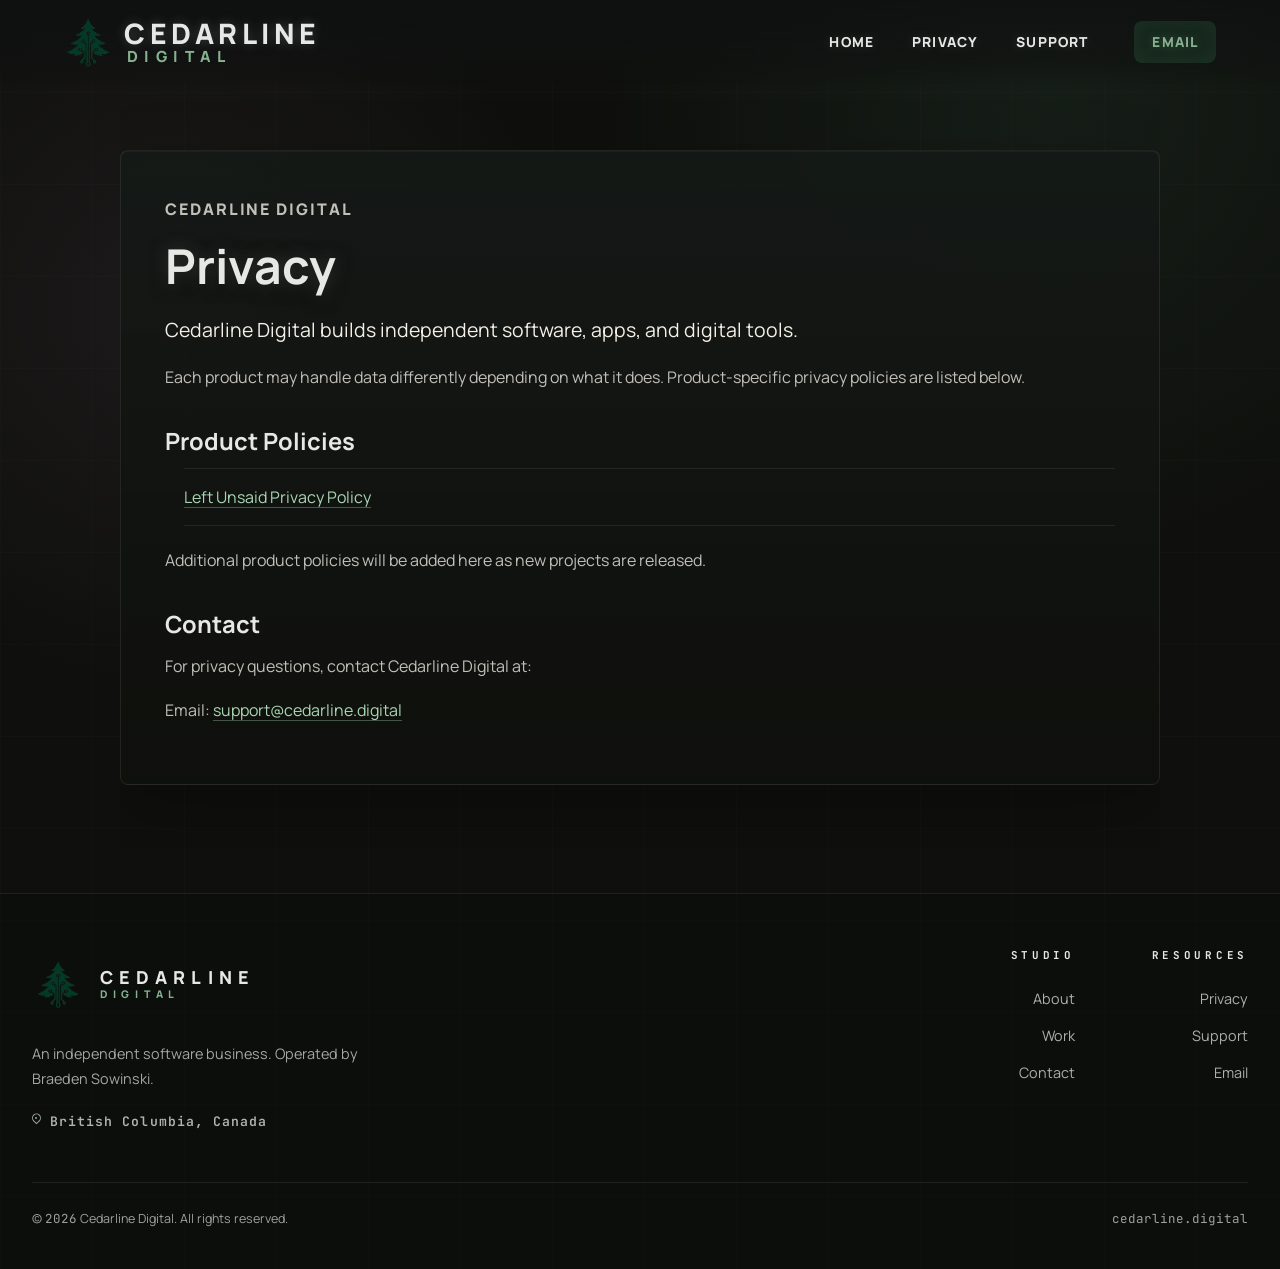
==== privacy/index.html @ 6c1a09da "add privacy policy & support pages" ====
<!doctype html>
<html lang="en">
  <head>
    <meta charset="utf-8">
    <meta name="viewport" content="width=device-width, initial-scale=1">
    <meta name="robots" content="index,follow">
    <meta
      name="description"
      content="Privacy information and product-specific privacy policies for Cedarline Digital software and apps."
    >
    <title>Cedarline Digital Privacy</title>
    <link rel="canonical" href="https://cedarline.digital/privacy">
    <meta property="og:title" content="Cedarline Digital Privacy">
    <meta
      property="og:description"
      content="Privacy information and product-specific privacy policies for Cedarline Digital software and apps."
    >
    <meta property="og:type" content="website">
    <meta property="og:url" content="https://cedarline.digital/privacy">
    <meta property="og:site_name" content="Cedarline Digital">
    <meta name="twitter:card" content="summary">
    <link rel="icon" type="image/png" href="../assets/images/logo-transparent.png">
    <link rel="preconnect" href="https://fonts.googleapis.com">
    <link rel="preconnect" href="https://fonts.gstatic.com" crossorigin>
    <link href="https://fonts.googleapis.com/css2?family=JetBrains+Mono:wght@500;600;700&family=Manrope:wght@400;500;600;700;800&display=swap" rel="stylesheet">
    <link rel="stylesheet" href="../styles.css">
  </head>
  <body class="content-page">
    <header class="site-header" data-header>
      <a class="brand" href="/" aria-label="Cedarline Digital home">
        <span class="brand-mark">
          <img src="../assets/images/logo-transparent.png" alt="Cedarline Digital tree and circuit logo">
        </span>
        <span class="brand-text">
          <strong>Cedarline</strong>
          <span class="digital-word">Digital</span>
        </span>
      </a>

      <button class="nav-toggle" type="button" aria-expanded="false" aria-controls="site-nav" data-nav-toggle>
        <span class="sr-only">Toggle navigation</span>
        <span></span>
        <span></span>
      </button>

      <nav class="site-nav" id="site-nav" aria-label="Primary navigation" data-nav>
        <a href="/">Home</a>
        <a href="/privacy">Privacy</a>
        <a href="/support">Support</a>
        <a class="nav-cta" href="mailto:support@cedarline.digital" aria-label="Email Cedarline Digital support">Email</a>
      </nav>
    </header>

    <main class="content-main">
      <article class="content-shell">
        <p class="eyebrow">Cedarline Digital</p>
        <h1>Privacy</h1>
        <p class="lead">
          Cedarline Digital builds independent software, apps, and digital tools.
        </p>
        <p>
          Each product may handle data differently depending on what it does. Product-specific privacy policies are listed below.
        </p>

        <section aria-labelledby="product-policies-title">
          <h2 id="product-policies-title">Product Policies</h2>
          <ul class="link-list">
            <li><a href="/privacy/left-unsaid">Left Unsaid Privacy Policy</a></li>
          </ul>
          <p>Additional product policies will be added here as new projects are released.</p>
        </section>

        <section aria-labelledby="contact-title">
          <h2 id="contact-title">Contact</h2>
          <p>For privacy questions, contact Cedarline Digital at:</p>
          <p>Email: <a href="mailto:support@cedarline.digital">support@cedarline.digital</a></p>
        </section>
      </article>
    </main>

    <footer class="site-footer">
      <div class="footer-inner">
        <div class="footer-brand">
          <a class="footer-logo" href="/" aria-label="Cedarline Digital home">
            <span class="footer-mark">
              <img src="../assets/images/logo-transparent.png" alt="Cedarline Digital tree and circuit logo">
            </span>
            <span class="footer-wordmark">
              <strong>Cedarline</strong>
              <span>Digital</span>
            </span>
          </a>
          <p>An independent software business. Operated by Braeden Sowinski.</p>
          <span class="footer-location">British Columbia, Canada</span>
        </div>

        <nav class="footer-links" aria-label="Footer navigation">
          <div>
            <h2>Studio</h2>
            <a href="/#about">About</a>
            <a href="/#work">Work</a>
            <a href="/#contact">Contact</a>
          </div>
          <div>
            <h2>Resources</h2>
            <a href="/privacy">Privacy</a>
            <a href="/support">Support</a>
            <a href="mailto:hello@cedarline.digital" aria-label="Email Cedarline Digital">Email</a>
          </div>
        </nav>
      </div>

      <div class="footer-bottom">
        <p>&copy; <span data-year></span> Cedarline Digital. All rights reserved.</p>
        <span>cedarline.digital</span>
      </div>
    </footer>

    <script src="../script.js"></script>
  </body>
</html>
---- styles.css ----
:root {
    --bg: #0f1111;
    --surface: #171c1a;
    --surface-light: #1f2924;
    --evergreen: #2a5e3e;
    --accent: #4f8a6b;
    --soft: #86b38f;
    --text: #e6e8e6;
    --muted: #9ca3a0;
    --border: rgba(255, 255, 255, 0.08);
    --border-strong: rgba(134, 179, 143, 0.22);
    --shadow: rgba(0, 0, 0, 0.4);
    --max-width: 1240px;
    --radius: 8px;
}

* {
    box-sizing: border-box;
}

html {
    scroll-behavior: smooth;
}

body {
    margin: 0;
    min-width: 320px;
    color: var(--text);
    font-family:
        Manrope,
        Inter,
        ui-sans-serif,
        system-ui,
        -apple-system,
        BlinkMacSystemFont,
        "Segoe UI",
        sans-serif;
    line-height: 1.6;
    background:
        linear-gradient(180deg, rgba(15, 17, 17, 0.56), var(--bg) 760px),
        linear-gradient(
            90deg,
            rgba(15, 17, 17, 0.94),
            rgba(15, 17, 17, 0.72) 45%,
            rgba(15, 17, 17, 0.9)
        ),
        radial-gradient(
            circle at 72% 6%,
            rgba(79, 138, 107, 0.18),
            transparent 34rem
        ),
        radial-gradient(
            circle at 12% 18%,
            rgba(42, 94, 62, 0.18),
            transparent 30rem
        ),
        linear-gradient(rgba(255, 255, 255, 0.014) 1px, transparent 1px),
        linear-gradient(90deg, rgba(255, 255, 255, 0.014) 1px, transparent 1px),
        url("assets/images/backdrop.jpg"), var(--bg);
    background-attachment:
        scroll, scroll, scroll, scroll, scroll, scroll, fixed, scroll;
    background-position:
        center top,
        center top,
        center top,
        center top,
        center top,
        center top,
        center top,
        center top;
    background-repeat:
        no-repeat, no-repeat, no-repeat, no-repeat, repeat, repeat, no-repeat,
        no-repeat;
    background-size:
        auto,
        auto,
        auto,
        auto,
        88px 88px,
        88px 88px,
        cover,
        auto;
}

body::before,
body::after {
    position: fixed;
    inset: 0;
    z-index: -2;
    pointer-events: none;
    content: "";
}

body::before {
    background:
        linear-gradient(
            135deg,
            transparent 0 56%,
            rgba(134, 179, 143, 0.035) 56% 56.4%,
            transparent 56.4%
        ),
        linear-gradient(
            28deg,
            transparent 0 66%,
            rgba(79, 138, 107, 0.045) 66% 66.4%,
            transparent 66.4%
        );
}

body::after {
    top: auto;
    height: 44vh;
    background:
        linear-gradient(
            155deg,
            transparent 0 36%,
            rgba(31, 41, 36, 0.82) 36% 37%,
            transparent 37%
        ),
        linear-gradient(
            18deg,
            transparent 0 43%,
            rgba(23, 28, 26, 0.9) 43% 44%,
            transparent 44%
        ),
        linear-gradient(0deg, rgba(15, 17, 17, 0.94), transparent);
    opacity: 0.46;
}

a {
    color: inherit;
    text-decoration: none;
}

p,
h1,
h2,
h3,
dl {
    margin-top: 0;
}

.sr-only {
    position: absolute;
    width: 1px;
    height: 1px;
    padding: 0;
    margin: -1px;
    overflow: hidden;
    clip: rect(0, 0, 0, 0);
    white-space: nowrap;
    border: 0;
}

.digital-word {
    transform: translateX(3px);
}

.site-header {
    position: sticky;
    top: 16px;
    z-index: 20;
    display: flex;
    align-items: center;
    justify-content: space-between;
    width: min(100% - 32px, var(--max-width));
    min-height: 68px;
    margin: 0 auto;
    padding: 10px 12px;
    border: 1px solid var(--border);
    border-radius: var(--radius);
    background: rgba(15, 17, 17, 0.68);
    box-shadow: 0 18px 54px rgba(0, 0, 0, 0.24);
    backdrop-filter: blur(22px);
}

.site-header.is-scrolled {
    background: rgba(15, 17, 17, 0.86);
    border-color: rgba(255, 255, 255, 0.12);
}

.brand,
.site-nav,
.hero-actions,
.panel-top,
.panel-metrics,
.site-footer,
.site-footer div,
.site-footer nav {
    display: flex;
    align-items: center;
}

.brand {
    gap: 12px;
    padding-right: 10px;
    font-weight: 800;
    letter-spacing: 0;
}

.brand-mark,
.panel-mark {
    display: grid;
    place-items: center;
    border: 1px solid var(--border-strong);
    border-radius: var(--radius);
    background:
        linear-gradient(150deg, rgba(31, 41, 36, 0.96), rgba(15, 17, 17, 0.82)),
        radial-gradient(
            circle at 50% 18%,
            rgba(134, 179, 143, 0.18),
            transparent 70%
        );
    box-shadow:
        inset 0 1px 0 rgba(255, 255, 255, 0.05),
        0 16px 34px var(--shadow);
}

.brand-mark {
    width: 42px;
    height: 42px;
}

.brand-mark svg {
    width: 28px;
    height: 28px;
}

.mark-tree {
    fill: rgba(134, 179, 143, 0.94);
}

.mark-root {
    fill: none;
    stroke: var(--accent);
    stroke-linecap: round;
    stroke-width: 2.2;
}

.site-nav {
    gap: 4px;
    color: var(--muted);
    font-size: 0.92rem;
    font-weight: 800;
}

.site-nav a {
    padding: 10px 13px;
    border-radius: var(--radius);
    transition:
        color 160ms ease,
        background-color 160ms ease,
        border-color 160ms ease;
}

.site-nav a:hover,
.site-nav a:focus-visible {
    color: var(--text);
    background: rgba(255, 255, 255, 0.045);
    outline: none;
}

.site-nav .nav-cta {
    margin-left: 8px;
    border: 1px solid rgba(134, 179, 143, 0.28);
    color: #f5fff7;
    background: linear-gradient(
        180deg,
        rgba(79, 138, 107, 0.92),
        rgba(42, 94, 62, 0.92)
    );
    box-shadow: inset 0 1px 0 rgba(255, 255, 255, 0.08);
}

.site-nav .nav-cta:hover,
.site-nav .nav-cta:focus-visible {
    background: linear-gradient(
        180deg,
        rgba(89, 154, 119, 0.96),
        rgba(47, 106, 70, 0.96)
    );
}

.nav-toggle {
    display: none;
    width: 44px;
    height: 44px;
    padding: 0;
    border: 1px solid var(--border);
    border-radius: var(--radius);
    background: rgba(23, 28, 26, 0.9);
    color: var(--text);
}

.nav-toggle span:not(.sr-only) {
    display: block;
    width: 18px;
    height: 2px;
    margin: 5px auto;
    background: currentColor;
}

.section {
    width: min(100% - 40px, var(--max-width));
    margin: 0 auto;
    padding: 104px 0;
}

.hero {
    display: grid;
    grid-template-columns: minmax(0, 0.98fr) minmax(390px, 0.82fr);
    gap: clamp(36px, 5vw, 76px);
    align-items: center;
    min-height: calc(100vh - 92px);
    padding-top: 86px;
    padding-bottom: 74px;
}

.hero-content {
    max-width: 760px;
}

.eyebrow {
    margin-bottom: 14px;
    color: var(--soft);
    font-size: 0.76rem;
    font-weight: 800;
    letter-spacing: 0.12em;
    text-transform: uppercase;
}

h1,
h2,
h3 {
    line-height: 1.08;
    letter-spacing: 0;
}

h1 {
    max-width: 760px;
    margin-bottom: 22px;
    font-size: clamp(2.8rem, 5.2vw, 5.05rem);
}

h2 {
    margin-bottom: 18px;
    font-size: clamp(2rem, 3.4vw, 3.1rem);
}

h3 {
    margin-bottom: 12px;
    font-size: 1.07rem;
}

.hero-copy,
.section-copy,
.contact-panel p {
    color: var(--muted);
    font-size: 1.07rem;
}

.hero-copy {
    max-width: 620px;
    margin-bottom: 32px;
}

.hero-actions {
    flex-wrap: wrap;
    gap: 14px;
}

.button,
.contact-link {
    display: inline-flex;
    align-items: center;
    justify-content: center;
    min-height: 48px;
    padding: 0 18px;
    border-radius: var(--radius);
    font-weight: 800;
    transition:
        transform 160ms ease,
        border-color 160ms ease,
        background-color 160ms ease;
}

.button:hover,
.button:focus-visible,
.contact-link:hover,
.contact-link:focus-visible {
    transform: translateY(-2px);
    outline: none;
}

.button-primary,
.contact-link {
    border: 1px solid rgba(134, 179, 143, 0.35);
    color: #f5fff7;
    background: linear-gradient(
        180deg,
        rgba(79, 138, 107, 0.95),
        rgba(42, 94, 62, 0.95)
    );
}

.button-secondary {
    border: 1px solid var(--border);
    color: var(--text);
    background: rgba(255, 255, 255, 0.035);
}

.hero-visual {
    position: relative;
    min-height: 540px;
}

.mountain-field {
    position: absolute;
    inset: 34px -18px auto;
    height: 240px;
    opacity: 0.44;
    background:
        linear-gradient(
            145deg,
            transparent 0 42%,
            rgba(79, 138, 107, 0.2) 42% 43%,
            transparent 43%
        ),
        linear-gradient(
            28deg,
            transparent 0 49%,
            rgba(134, 179, 143, 0.18) 49% 50%,
            transparent 50%
        ),
        linear-gradient(
            153deg,
            transparent 0 58%,
            rgba(31, 41, 36, 0.88) 58% 68%,
            transparent 68%
        );
    filter: blur(0.2px);
}

.hero-panel {
    position: relative;
    min-height: 510px;
    overflow: hidden;
    padding: 26px;
    border: 1px solid var(--border);
    border-radius: var(--radius);
    background:
        radial-gradient(
            circle at 64% 32%,
            rgba(79, 138, 107, 0.22),
            transparent 18rem
        ),
        linear-gradient(160deg, rgba(31, 41, 36, 0.76), rgba(15, 17, 17, 0.86)),
        repeating-linear-gradient(
            90deg,
            transparent 0 42px,
            rgba(255, 255, 255, 0.018) 42px 43px
        );
    box-shadow:
        0 28px 90px rgba(0, 0, 0, 0.42),
        inset 0 1px 0 rgba(255, 255, 255, 0.04);
    backdrop-filter: blur(18px);
}

.hero-panel::before,
.hero-panel::after {
    position: absolute;
    content: "";
}

.hero-panel::before {
    inset: auto -26% -36% -26%;
    height: 320px;
    background: radial-gradient(
        circle,
        rgba(79, 138, 107, 0.36),
        transparent 70%
    );
}

.hero-panel::after {
    right: 34px;
    bottom: 118px;
    left: 34px;
    height: 170px;
    opacity: 0.46;
    background:
        linear-gradient(
            143deg,
            transparent 0 41%,
            rgba(134, 179, 143, 0.16) 41% 42%,
            transparent 42%
        ),
        linear-gradient(
            24deg,
            transparent 0 52%,
            rgba(42, 94, 62, 0.42) 52% 68%,
            transparent 68%
        ),
        linear-gradient(
            156deg,
            transparent 0 48%,
            rgba(31, 41, 36, 0.9) 48% 65%,
            transparent 65%
        );
}

.panel-top {
    position: relative;
    z-index: 2;
    gap: 16px;
}

.panel-mark {
    width: 78px;
    height: 78px;
}

.panel-mark svg {
    width: 52px;
    height: 52px;
}

.panel-top p {
    margin: 0 0 3px;
    font-size: 1.05rem;
    font-weight: 800;
}

.panel-top span {
    color: var(--muted);
    font-size: 0.9rem;
}

.circuit-board {
    position: absolute;
    inset: 142px 42px 132px;
    z-index: 2;
}

.circuit-board span {
    position: absolute;
    display: block;
    border-color: rgba(134, 179, 143, 0.28);
}

.circuit-board span:nth-child(1) {
    top: 10px;
    left: 8%;
    width: 72%;
    height: 1px;
    border-top: 1px solid;
}

.circuit-board span:nth-child(2) {
    top: 10px;
    left: 8%;
    width: 1px;
    height: 78%;
    border-left: 1px solid;
}

.circuit-board span:nth-child(3) {
    right: 12%;
    bottom: 16%;
    left: 8%;
    height: 1px;
    border-top: 1px solid;
}

.circuit-board span:nth-child(4) {
    right: 12%;
    bottom: 16%;
    width: 1px;
    height: 48%;
    border-left: 1px solid;
}

.circuit-board span:nth-child(5),
.circuit-board span:nth-child(6) {
    width: 10px;
    height: 10px;
    border: 1px solid rgba(134, 179, 143, 0.5);
    border-radius: 50%;
    background: var(--surface-light);
    box-shadow: 0 0 22px rgba(134, 179, 143, 0.42);
}

.circuit-board span:nth-child(5) {
    top: 5px;
    left: calc(8% - 5px);
}

.circuit-board span:nth-child(6) {
    right: calc(12% - 5px);
    bottom: calc(16% - 5px);
}

.panel-metrics {
    position: absolute;
    right: 24px;
    bottom: 24px;
    left: 24px;
    z-index: 3;
    gap: 10px;
}

.panel-metrics div {
    flex: 1;
    min-height: 86px;
    padding: 14px;
    border: 1px solid var(--border);
    border-radius: var(--radius);
    background: rgba(15, 17, 17, 0.62);
    backdrop-filter: blur(12px);
}

.panel-metrics span {
    display: block;
    margin-bottom: 10px;
    color: var(--soft);
    font-size: 0.74rem;
    font-weight: 800;
}

.panel-metrics strong {
    display: block;
    font-size: 0.92rem;
}

.section-heading {
    max-width: 780px;
    margin-bottom: 34px;
}

.section-heading.centered {
    max-width: 760px;
    margin-right: auto;
    margin-left: auto;
    text-align: center;
}

.about-section,
.brand-section {
    border-top: 1px solid var(--border);
}

.about-grid {
    display: grid;
    grid-template-columns: minmax(0, 1fr) minmax(320px, 0.62fr);
    gap: 28px;
    align-items: start;
}

.section-copy {
    max-width: 760px;
}

.section-copy p:last-child,
.contact-panel p:last-of-type,
.service-card p,
.principle-list p,
.site-footer p {
    margin-bottom: 0;
}

.studio-panel,
.service-card,
.principle-list article,
.contact-panel {
    border: 1px solid var(--border);
    border-radius: var(--radius);
    background:
        linear-gradient(180deg, rgba(31, 41, 36, 0.72), rgba(23, 28, 26, 0.78)),
        rgba(23, 28, 26, 0.8);
    box-shadow: inset 0 1px 0 rgba(255, 255, 255, 0.035);
}

.studio-panel {
    padding: 22px;
}

.studio-panel dl {
    margin-bottom: 0;
}

.studio-panel div {
    display: grid;
    grid-template-columns: 92px minmax(0, 1fr);
    gap: 18px;
    padding: 15px 0;
    border-bottom: 1px solid var(--border);
}

.studio-panel div:first-child {
    padding-top: 0;
}

.studio-panel div:last-child {
    padding-bottom: 0;
    border-bottom: 0;
}

.studio-panel dt {
    color: var(--soft);
    font-size: 0.78rem;
    font-weight: 800;
    text-transform: uppercase;
}

.studio-panel dd {
    margin: 0;
    color: var(--text);
    font-weight: 700;
}

.card-grid,
.principle-list {
    display: grid;
    grid-template-columns: repeat(4, minmax(0, 1fr));
    gap: 16px;
}

.service-card,
.principle-list article {
    min-height: 270px;
    padding: 24px;
    transition:
        transform 180ms ease,
        border-color 180ms ease,
        background-color 180ms ease,
        box-shadow 180ms ease;
}

.service-card:hover,
.principle-list article:hover {
    transform: translateY(-5px);
    border-color: rgba(134, 179, 143, 0.28);
    background:
        linear-gradient(180deg, rgba(31, 41, 36, 0.94), rgba(23, 28, 26, 0.86)),
        rgba(23, 28, 26, 0.88);
    box-shadow: 0 18px 44px rgba(0, 0, 0, 0.2);
}

.card-icon,
.line-icon {
    display: block;
    width: 38px;
    height: 38px;
    margin-bottom: 24px;
    border: 1px solid rgba(134, 179, 143, 0.28);
    border-radius: var(--radius);
    background-color: rgba(42, 94, 62, 0.2);
    background-repeat: no-repeat;
    background-position: center;
    box-shadow: inset 0 1px 0 rgba(255, 255, 255, 0.04);
}

.software-icon,
.foundation-icon {
    background-image:
        linear-gradient(
            90deg,
            transparent 10px,
            var(--soft) 10px 12px,
            transparent 12px
        ),
        linear-gradient(
            transparent 10px,
            var(--accent) 10px 12px,
            transparent 12px
        );
}

.web-icon,
.experience-icon {
    background-image:
        linear-gradient(var(--soft), var(--soft)),
        linear-gradient(var(--accent), var(--accent)),
        linear-gradient(var(--accent), var(--accent));
    background-size:
        20px 2px,
        14px 2px,
        8px 2px;
    background-position:
        9px 12px,
        9px 19px,
        9px 26px;
}

.mobile-icon,
.maintain-icon {
    background-image:
        linear-gradient(var(--soft), var(--soft)),
        linear-gradient(var(--accent), var(--accent));
    background-size:
        14px 2px,
        2px 18px;
    background-position:
        11px 12px,
        18px 13px;
}

.backend-icon,
.engineering-icon {
    background-image:
        radial-gradient(circle, var(--soft) 0 3px, transparent 4px),
        radial-gradient(circle, var(--accent) 0 3px, transparent 4px),
        linear-gradient(90deg, var(--accent), var(--accent));
    background-size:
        100% 100%,
        100% 100%,
        18px 1px;
    background-position:
        -8px -7px,
        8px 9px,
        11px 19px;
}

.service-card p,
.principle-list p {
    color: var(--muted);
}

.brand-section {
    padding-top: 92px;
}

.contact-section {
    padding-top: 74px;
}

.contact-panel {
    position: relative;
    overflow: hidden;
    padding: clamp(30px, 5vw, 58px);
    background:
        radial-gradient(
            circle at 88% 24%,
            rgba(79, 138, 107, 0.24),
            transparent 24rem
        ),
        linear-gradient(135deg, rgba(31, 41, 36, 0.94), rgba(15, 17, 17, 0.9));
    box-shadow:
        0 24px 70px rgba(0, 0, 0, 0.22),
        inset 0 1px 0 rgba(255, 255, 255, 0.04);
}

.contact-panel::after {
    position: absolute;
    right: -100px;
    bottom: -140px;
    width: 340px;
    height: 340px;
    border: 1px solid rgba(134, 179, 143, 0.14);
    border-radius: 50%;
    content: "";
}

.contact-panel h2,
.contact-panel p,
.contact-panel .eyebrow,
.contact-link {
    position: relative;
    z-index: 1;
}

.contact-panel h2 {
    max-width: 850px;
}

.contact-panel p {
    max-width: 700px;
}

.contact-link {
    margin-top: 22px;
}

.contact-note {
    margin-top: 24px;
    font-size: 0.96rem;
}

.site-footer {
    justify-content: space-between;
    gap: 22px;
    width: min(100% - 40px, var(--max-width));
    margin: 0 auto;
    padding: 30px 0 42px;
    border-top: 1px solid var(--border);
    color: var(--muted);
    font-size: 0.9rem;
}

.site-footer div {
    flex-direction: column;
    align-items: flex-start;
    gap: 2px;
}

.site-footer strong {
    color: var(--text);
}

.site-footer nav {
    gap: 14px;
}

.site-footer a:hover,
.site-footer a:focus-visible {
    color: var(--text);
    outline: none;
}

@media (max-width: 1040px) {
    .hero,
    .about-grid {
        grid-template-columns: 1fr;
    }

    .hero {
        gap: 40px;
        min-height: auto;
    }

    .hero-visual {
        min-height: 460px;
    }

    .hero-panel {
        min-height: 460px;
    }

    .card-grid,
    .principle-list {
        grid-template-columns: repeat(2, minmax(0, 1fr));
    }
}

@media (max-width: 720px) {
    .site-header {
        top: 10px;
        width: min(100% - 24px, var(--max-width));
    }

    .nav-toggle {
        display: block;
    }

    .site-nav {
        position: absolute;
        top: calc(100% + 8px);
        right: 0;
        left: 0;
        display: none;
        flex-direction: column;
        align-items: stretch;
        padding: 12px;
        border: 1px solid var(--border);
        border-radius: var(--radius);
        background: rgba(15, 17, 17, 0.96);
        box-shadow: 0 20px 42px var(--shadow);
    }

    .site-nav.is-open {
        display: flex;
    }

    .site-nav a {
        width: 100%;
    }

    .site-nav .nav-cta {
        margin-left: 0;
        text-align: center;
    }

    .section {
        width: min(100% - 24px, var(--max-width));
        padding: 68px 0;
    }

    .hero {
        padding-top: 54px;
    }

    h1 {
        font-size: clamp(2.35rem, 11vw, 3.55rem);
    }

    h2 {
        font-size: clamp(1.9rem, 8vw, 2.55rem);
    }

    .hero-copy,
    .section-copy,
    .contact-panel p {
        font-size: 1rem;
    }

    .hero-visual,
    .hero-panel {
        min-height: 390px;
    }

    .hero-panel {
        padding: 18px;
    }

    .panel-mark {
        width: 64px;
        height: 64px;
    }

    .panel-mark svg {
        width: 44px;
        height: 44px;
    }

    .circuit-board {
        inset: 120px 24px 122px;
    }

    .panel-metrics {
        right: 16px;
        bottom: 16px;
        left: 16px;
        display: grid;
        grid-template-columns: 1fr;
    }

    .panel-metrics div {
        min-height: auto;
        padding: 11px 12px;
    }

    .panel-metrics span {
        margin-bottom: 4px;
    }

    .card-grid,
    .principle-list,
    .site-footer {
        grid-template-columns: 1fr;
    }

    .service-card,
    .principle-list article {
        min-height: auto;
    }

    .studio-panel div {
        grid-template-columns: 1fr;
        gap: 3px;
    }

    .site-footer {
        display: grid;
        justify-items: start;
        width: min(100% - 24px, var(--max-width));
    }
}

/* Prototype direction: cinematic forest landing page. */
body {
    background: var(--bg);
}

body::before {
    z-index: -3;
    background:
        linear-gradient(180deg, rgba(15, 17, 17, 0.34), #0f1111 86%),
        linear-gradient(
            90deg,
            rgba(15, 17, 17, 0.96),
            rgba(15, 17, 17, 0.56) 54%,
            rgba(15, 17, 17, 0.88)
        ),
        url("assets/images/backdrop.jpg") center top / cover no-repeat;
}

body::after {
    z-index: -2;
    height: auto;
    opacity: 1;
    background:
        radial-gradient(
            circle at 16% 20%,
            rgba(134, 179, 143, 0.09),
            transparent 28rem
        ),
        radial-gradient(
            circle at 72% 34%,
            rgba(42, 94, 62, 0.18),
            transparent 34rem
        ),
        linear-gradient(rgba(255, 255, 255, 0.012) 1px, transparent 1px),
        linear-gradient(90deg, rgba(255, 255, 255, 0.012) 1px, transparent 1px);
    background-size:
        auto,
        auto,
        92px 92px,
        92px 92px;
}

.site-header {
    position: fixed;
    top: 28px;
    right: 5vw;
    left: 5vw;
    width: min(90vw, var(--max-width));
    min-height: auto;
    padding: 0;
    border: 0;
    background: transparent;
    box-shadow: none;
    backdrop-filter: none;
}

.site-header.is-scrolled {
    border-color: transparent;
    background: transparent;
}

.brand {
    gap: 14px;
}

.brand-mark {
    width: 56px;
    height: 56px;
    border: 0;
    background: transparent;
    box-shadow: none;
}

.brand-mark svg {
    width: 54px;
    height: 54px;
}

.mark-branch {
    fill: none;
    stroke: var(--accent);
    stroke-linejoin: round;
    stroke-width: 1.8;
}

.mark-trunk,
.mark-root {
    fill: none;
    stroke: var(--soft);
    stroke-linecap: round;
    stroke-width: 1.7;
}

.brand-text {
    display: grid;
    gap: 2px;
    text-transform: uppercase;
}

.brand-text strong {
    color: var(--text);
    font-size: clamp(1.25rem, 2.2vw, 2rem);
    font-weight: 800;
    line-height: 1;
    letter-spacing: 0.16em;
    text-shadow: 0 0 12px rgba(230, 232, 230, 0.22);
}

.brand-text span {
    color: var(--soft);
    font-size: clamp(0.74rem, 1.2vw, 1.03rem);
    font-weight: 800;
    line-height: 1;
    letter-spacing: 0.42em;
}

.site-nav {
    gap: clamp(18px, 3vw, 44px);
    color: var(--text);
    font-size: 0.86rem;
    font-weight: 800;
    letter-spacing: 0.08em;
    text-transform: uppercase;
}

.site-nav a {
    padding: 10px 0;
    text-shadow: 0 0 12px rgba(230, 232, 230, 0.18);
}

.site-nav a:hover,
.site-nav a:focus-visible {
    color: var(--soft);
    background: transparent;
}

.site-nav .nav-cta {
    padding: 10px 18px;
    border: 1px solid rgba(134, 179, 143, 0.32);
    border-radius: var(--radius);
    color: var(--soft);
    background: rgba(15, 17, 17, 0.28);
    box-shadow: inset 0 0 18px rgba(134, 179, 143, 0.06);
}

.site-nav .nav-cta:hover,
.site-nav .nav-cta:focus-visible {
    border-color: rgba(134, 179, 143, 0.5);
    background: rgba(42, 94, 62, 0.18);
}

.hero {
    position: relative;
    display: block;
    width: auto;
    max-width: none;
    min-height: 100vh;
    overflow: hidden;
    margin: 0;
    padding: 160px max(5vw, 24px) 44px;
    border: 1px solid rgba(255, 255, 255, 0.12);
    border-radius: 0 0 28px 28px;
    background:
        linear-gradient(
            180deg,
            rgba(15, 17, 17, 0.06),
            rgba(15, 17, 17, 0.38) 48%,
            rgba(15, 17, 17, 0.96) 100%
        ),
        linear-gradient(
            90deg,
            rgba(15, 17, 17, 0.82),
            rgba(15, 17, 17, 0.36) 58%,
            rgba(15, 17, 17, 0.8)
        ),
        url("assets/images/backdrop.jpg") center top / cover no-repeat;
    box-shadow:
        inset 0 0 0 1px rgba(255, 255, 255, 0.03),
        0 28px 90px rgba(0, 0, 0, 0.55);
}

.hero::before,
.hero::after {
    position: absolute;
    pointer-events: none;
    content: "";
}

.hero::before {
    inset: 0;
    background:
        radial-gradient(
            circle at 23% 25%,
            rgba(230, 232, 230, 0.08),
            transparent 16rem
        ),
        radial-gradient(
            circle at 72% 54%,
            rgba(42, 94, 62, 0.24),
            transparent 28rem
        );
    mix-blend-mode: screen;
}

.hero::after {
    inset: 0;
    border-radius: inherit;
    box-shadow: inset 0 0 90px rgba(0, 0, 0, 0.78);
}

.hero-content,
.products-preview {
    position: relative;
    z-index: 2;
    width: min(100%, var(--max-width));
    margin: 0 auto;
}

.hero-content {
    max-width: var(--max-width);
}

h1 {
    max-width: 620px;
    margin-bottom: 24px;
    font-size: clamp(2.4rem, 4.3vw, 4.1rem);
    font-weight: 500;
    line-height: 1.18;
    letter-spacing: 0.03em;
    text-transform: uppercase;
    text-shadow:
        0 0 18px rgba(230, 232, 230, 0.22),
        0 2px 18px rgba(0, 0, 0, 0.8);
}

h1 span,
h1 em {
    display: block;
}

h1 em {
    color: var(--accent);
    font-style: normal;
    font-weight: 800;
    letter-spacing: 0.08em;
}

.hero-copy {
    max-width: 510px;
    margin-bottom: 34px;
    color: rgba(230, 232, 230, 0.78);
    font-size: clamp(1.02rem, 1.8vw, 1.22rem);
    font-weight: 500;
    text-shadow: 0 2px 16px rgba(0, 0, 0, 0.85);
}

.button,
.contact-link {
    min-height: 50px;
    padding: 0 22px;
    letter-spacing: 0.04em;
    text-transform: uppercase;
}

.button-primary,
.contact-link {
    border: 1px solid rgba(134, 179, 143, 0.42);
    background: linear-gradient(
        180deg,
        rgba(79, 138, 107, 0.92),
        rgba(42, 94, 62, 0.88)
    );
    box-shadow:
        0 14px 30px rgba(0, 0, 0, 0.34),
        inset 0 1px 0 rgba(255, 255, 255, 0.1);
}

.button span {
    margin-left: 12px;
    font-size: 1.45rem;
    line-height: 1;
}

.products-preview {
    margin-top: clamp(72px, 12vh, 132px);
}

.section-kicker {
    margin-bottom: 24px;
    color: var(--soft);
    font-size: 0.9rem;
    font-weight: 800;
    letter-spacing: 0.12em;
    text-align: center;
    text-transform: uppercase;
}

.product-grid {
    display: grid;
    grid-template-columns: repeat(3, minmax(0, 1fr));
    gap: 24px;
}

.product-card {
    display: grid;
    grid-template-columns: 82px minmax(0, 1fr);
    gap: 20px;
    min-height: 198px;
    padding: 34px 32px;
    border: 1px solid rgba(255, 255, 255, 0.1);
    border-radius: var(--radius);
    background:
        radial-gradient(
            circle at 20% 10%,
            rgba(134, 179, 143, 0.08),
            transparent 12rem
        ),
        rgba(15, 17, 17, 0.56);
    box-shadow:
        inset 0 1px 0 rgba(255, 255, 255, 0.03),
        0 20px 44px rgba(0, 0, 0, 0.28);
    backdrop-filter: blur(12px);
    transition:
        transform 180ms ease,
        border-color 180ms ease,
        background-color 180ms ease;
}

.product-card:hover {
    transform: translateY(-5px);
    border-color: rgba(134, 179, 143, 0.3);
    background-color: rgba(23, 28, 26, 0.7);
}

.product-card h2 {
    margin-bottom: 14px;
    color: var(--text);
    font-size: 1.1rem;
    font-weight: 800;
    letter-spacing: 0.04em;
    text-transform: uppercase;
}

.product-card p {
    margin-bottom: 24px;
    color: rgba(230, 232, 230, 0.7);
    font-weight: 600;
}

.product-card a {
    color: var(--soft);
    font-size: 0.84rem;
    font-weight: 800;
    letter-spacing: 0.06em;
    text-transform: uppercase;
}

.product-icon {
    position: relative;
    display: block;
    width: 58px;
    height: 68px;
    opacity: 0.9;
    background-repeat: no-repeat;
    background-position: center;
}

.phone-icon {
    border: 3px solid var(--accent);
    border-radius: 8px;
    box-shadow:
        inset 0 0 0 1px rgba(134, 179, 143, 0.18),
        0 0 22px rgba(79, 138, 107, 0.18);
}

.phone-icon::before {
    position: absolute;
    top: 8px;
    left: 50%;
    width: 22px;
    height: 3px;
    border-radius: 999px;
    background: var(--accent);
    content: "";
    transform: translateX(-50%);
}

.server-icon {
    height: 58px;
    background:
        linear-gradient(var(--accent), var(--accent)) 16px 14px / 7px 3px
            no-repeat,
        linear-gradient(var(--accent), var(--accent)) 28px 14px / 13px 3px
            no-repeat,
        linear-gradient(var(--accent), var(--accent)) 16px 30px / 7px 3px
            no-repeat,
        linear-gradient(var(--accent), var(--accent)) 28px 30px / 13px 3px
            no-repeat,
        linear-gradient(var(--accent), var(--accent)) 16px 46px / 7px 3px
            no-repeat,
        linear-gradient(var(--accent), var(--accent)) 28px 46px / 13px 3px
            no-repeat;
}

.server-icon::before {
    position: absolute;
    top: 4px;
    left: 0;
    width: 58px;
    height: 13px;
    border: 3px solid var(--accent);
    border-radius: 5px;
    box-shadow:
        0 18px 0 0 rgba(79, 138, 107, 0.8),
        0 36px 0 0 rgba(79, 138, 107, 0.8);
    content: "";
}

.code-icon {
    width: 74px;
    height: 60px;
    background: linear-gradient(
        105deg,
        transparent 41%,
        var(--accent) 42% 48%,
        transparent 49%
    );
}

.code-icon::before,
.code-icon::after {
    position: absolute;
    top: 11px;
    width: 24px;
    height: 24px;
    border-color: var(--accent);
    border-style: solid;
    content: "";
    transform: rotate(45deg);
}

.code-icon::before {
    left: 4px;
    border-width: 0 0 4px 4px;
}

.code-icon::after {
    right: 4px;
    border-width: 4px 4px 0 0;
}

@media (max-width: 1040px) {
    .product-grid {
        grid-template-columns: 1fr;
    }
}

@media (max-width: 760px) {
    body::before {
        background:
            linear-gradient(180deg, rgba(15, 17, 17, 0.42), #0f1111 82%),
            linear-gradient(
                90deg,
                rgba(15, 17, 17, 0.92),
                rgba(15, 17, 17, 0.72)
            ),
            url("assets/images/backdrop.jpg") center top / cover no-repeat;
    }

    .site-header {
        top: 16px;
        right: 16px;
        left: 16px;
        width: auto;
    }

    .brand-mark {
        width: 46px;
        height: 46px;
    }

    .brand-mark svg {
        width: 44px;
        height: 44px;
    }

    .brand-text strong {
        font-size: 1.1rem;
    }

    .brand-text span {
        font-size: 0.66rem;
    }

    .site-nav {
        background: rgba(15, 17, 17, 0.94);
        backdrop-filter: blur(16px);
    }

    .site-nav a,
    .site-nav .nav-cta {
        width: 100%;
        margin-left: 0;
        padding: 11px 12px;
        text-align: left;
    }

    .hero {
        padding: 132px 20px 36px;
        border-radius: 0 0 20px 20px;
    }

    h1 {
        font-size: clamp(2.2rem, 10vw, 3.4rem);
    }

    .products-preview {
        margin-top: 58px;
    }

    .product-card {
        grid-template-columns: 58px minmax(0, 1fr);
        padding: 24px 20px;
    }
}

@media (max-width: 920px) {
    .nav-toggle {
        display: block;
    }

    .site-nav {
        position: absolute;
        top: calc(100% + 8px);
        right: 14px;
        left: 14px;
        display: none;
        flex-direction: column;
        align-items: stretch;
        gap: 0;
        padding: 12px;
        border: 1px solid var(--border);
        border-radius: var(--radius);
        background: rgba(15, 17, 17, 0.96);
        box-shadow: 0 20px 42px var(--shadow);
        backdrop-filter: blur(16px);
    }

    .site-nav.is-open {
        display: flex;
    }

    .site-nav a,
    .site-nav .nav-cta {
        width: 100%;
        margin-left: 0;
        padding: 11px 12px;
        text-align: left;
    }
}

/* Keep the supplied forest image scoped to the hero only. */
body {
    background:
        radial-gradient(
            circle at 80% 12%,
            rgba(79, 138, 107, 0.12),
            transparent 30rem
        ),
        linear-gradient(rgba(255, 255, 255, 0.012) 1px, transparent 1px),
        linear-gradient(90deg, rgba(255, 255, 255, 0.012) 1px, transparent 1px),
        var(--bg);
    background-size:
        auto,
        92px 92px,
        92px 92px,
        auto;
}

body::before {
    background: none;
}

body::after {
    background:
        radial-gradient(
            circle at 18% 22%,
            rgba(42, 94, 62, 0.14),
            transparent 26rem
        ),
        linear-gradient(180deg, transparent, rgba(15, 17, 17, 0.8));
}

.hero {
    min-height: 100vh;
    padding-bottom: clamp(96px, 16vh, 170px);
}

.hero-content {
    padding-top: clamp(24px, 5vh, 72px);
}

.hero-content,
.products-preview {
    width: min(100%, var(--max-width));
}

.products-preview,
.product-grid,
.product-card,
.product-icon {
    display: none;
}

.about-section {
    margin-top: 0;
}

@media (max-width: 760px) {
    body::before {
        background: none;
    }

    .hero {
        min-height: 100vh;
        padding-bottom: 84px;
    }
}

/* Add quiet visual variety below the hero. */
main {
    position: relative;
    overflow: hidden;
}

main::before {
    position: absolute;
    top: 100vh;
    right: 0;
    left: 0;
    z-index: -1;
    height: calc(100% - 100vh);
    pointer-events: none;
    content: "";
    background:
        linear-gradient(
            90deg,
            transparent 0 18%,
            rgba(134, 179, 143, 0.08) 18% 18.08%,
            transparent 18.08% 100%
        ),
        linear-gradient(
            90deg,
            transparent 0 66%,
            rgba(79, 138, 107, 0.07) 66% 66.08%,
            transparent 66.08% 100%
        ),
        linear-gradient(
            180deg,
            transparent 0 22%,
            rgba(134, 179, 143, 0.06) 22% 22.08%,
            transparent 22.08% 100%
        ),
        radial-gradient(
            circle at 84% 24%,
            rgba(79, 138, 107, 0.16),
            transparent 24rem
        );
}

.about-section {
    position: relative;
}

.about-section::after {
    position: absolute;
    right: max(20px, calc((100vw - var(--max-width)) / 2));
    bottom: 42px;
    width: 180px;
    height: 180px;
    border: 1px solid rgba(134, 179, 143, 0.12);
    border-radius: 50%;
    pointer-events: none;
    content: "";
}

#work {
    position: relative;
    padding-top: 72px;
    padding-bottom: 112px;
}

#work .section-heading {
    max-width: 540px;
    margin-bottom: 28px;
}

#work .card-grid {
    grid-template-columns: repeat(2, minmax(0, 1fr));
    gap: 18px;
}

#work .service-card {
    position: relative;
    display: grid;
    grid-template-columns: 48px minmax(0, 1fr);
    gap: 18px;
    min-height: 172px;
    padding: 24px;
    overflow: hidden;
    background:
        linear-gradient(135deg, rgba(31, 41, 36, 0.82), rgba(15, 17, 17, 0.72)),
        rgba(23, 28, 26, 0.8);
}

#work .service-card:nth-child(even) {
    transform: translateY(28px);
}

#work .service-card:hover {
    transform: translateY(-3px);
}

#work .service-card:nth-child(even):hover {
    transform: translateY(23px);
}

#work .service-card::after {
    position: absolute;
    right: -40px;
    bottom: -40px;
    width: 130px;
    height: 130px;
    border: 1px solid rgba(134, 179, 143, 0.12);
    border-radius: 50%;
    content: "";
}

#work .card-icon {
    margin-bottom: 0;
}

#work .service-card h3 {
    margin-bottom: 8px;
}

.brand-section {
    position: relative;
    width: min(100% - 40px, var(--max-width));
    padding: 46px;
    border: 1px solid var(--border);
    border-radius: var(--radius);
    background:
        linear-gradient(180deg, rgba(23, 28, 26, 0.78), rgba(15, 17, 17, 0.82)),
        rgba(15, 17, 17, 0.72);
    box-shadow: inset 0 1px 0 rgba(255, 255, 255, 0.035);
}

.brand-section::before {
    position: absolute;
    top: 50%;
    right: 46px;
    left: 46px;
    height: 1px;
    background: linear-gradient(
        90deg,
        transparent,
        rgba(134, 179, 143, 0.22),
        transparent
    );
    content: "";
}

.brand-section .section-heading {
    max-width: 620px;
    margin-right: 0;
    margin-left: 0;
    text-align: left;
}

.principle-list {
    position: relative;
    grid-template-columns: repeat(4, minmax(0, 1fr));
    gap: 12px;
}

.principle-list article {
    min-height: 210px;
    padding: 22px;
    background: rgba(15, 17, 17, 0.58);
    backdrop-filter: blur(10px);
}

.principle-list article:nth-child(2),
.principle-list article:nth-child(4) {
    margin-top: 34px;
}

.principle-list article:hover {
    transform: translateY(-3px);
}

@media (max-width: 1040px) {
    #work .card-grid,
    .principle-list {
        grid-template-columns: 1fr 1fr;
    }

    #work .service-card:nth-child(even),
    #work .service-card:nth-child(even):hover,
    .principle-list article:nth-child(2),
    .principle-list article:nth-child(4) {
        margin-top: 0;
        transform: none;
    }

    .brand-section::before {
        display: none;
    }
}

@media (max-width: 760px) {
    #work .card-grid,
    .principle-list {
        grid-template-columns: 1fr;
    }

    #work .service-card {
        grid-template-columns: 1fr;
    }

    .brand-section {
        width: min(100% - 24px, var(--max-width));
        padding: 28px 20px;
    }
}

/* Fixed header with supplied logo asset. */
.site-header {
    position: fixed;
    top: 22px;
    right: 5vw;
    left: 5vw;
    width: min(90vw, var(--max-width));
    min-height: 70px;
    padding: 10px 14px;
    border: 1px solid rgba(255, 255, 255, 0.1);
    border-radius: var(--radius);
    background: rgba(15, 17, 17, 0.52);
    box-shadow:
        0 18px 54px rgba(0, 0, 0, 0.28),
        inset 0 1px 0 rgba(255, 255, 255, 0.04);
    backdrop-filter: blur(18px);
}

.site-header.is-scrolled {
    border-color: rgba(134, 179, 143, 0.18);
    background: rgba(15, 17, 17, 0.82);
}

.brand-mark {
    width: 50px;
    height: 50px;
    overflow: hidden;
    border: 0;
    border-radius: 6px;
    background: transparent;
    box-shadow: none;
}

.brand-mark img {
    display: block;
    width: 100%;
    height: 100%;
    object-fit: contain;
}

@media (max-width: 760px) {
    .site-header {
        top: 14px;
        right: 12px;
        left: 12px;
        width: auto;
        min-height: 64px;
        padding: 9px 10px;
    }

    .brand-mark {
        width: 44px;
        height: 44px;
    }
}

/* Final header and below-hero polish. */
.site-header {
    position: fixed;
    top: 0;
    right: 0;
    left: 0;
    width: 100%;
    min-height: 82px;
    padding: 12px max(5vw, 22px);
    border: 0;
    border-radius: 0;
    background: linear-gradient(
        180deg,
        rgba(15, 17, 17, 0.86),
        rgba(15, 17, 17, 0.5) 72%,
        transparent
    );
    box-shadow: none;
    backdrop-filter: blur(14px);
}

.site-header.is-scrolled {
    border: 0;
    background: rgba(15, 17, 17, 0.9);
}

.site-nav .nav-cta {
    border: 0;
    background: rgba(42, 94, 62, 0.28);
}

.brand-mark {
    width: 64px;
    height: 64px;
    overflow: visible;
}

.brand-mark img {
    transform: none;
    transform-origin: center;
}

.hero {
    padding-top: 176px;
}

.section {
    position: relative;
}

.about-section {
    display: grid;
    grid-template-columns: minmax(0, 0.72fr) minmax(0, 1fr);
    gap: clamp(34px, 6vw, 86px);
    align-items: start;
    padding-top: 118px;
}

.about-section .section-heading {
    position: sticky;
    top: 112px;
    margin-bottom: 0;
}

.about-grid {
    grid-template-columns: 1fr;
    gap: 24px;
}

.section-copy {
    max-width: 760px;
    padding: 30px;
    border-left: 1px solid rgba(134, 179, 143, 0.28);
    background:
        linear-gradient(90deg, rgba(42, 94, 62, 0.08), transparent 42%),
        rgba(15, 17, 17, 0.18);
}

.studio-panel {
    max-width: 760px;
    background: rgba(15, 17, 17, 0.42);
}

#work {
    padding-top: 92px;
}

#work::before {
    position: absolute;
    top: 52px;
    right: 0;
    left: 0;
    height: 1px;
    background: linear-gradient(
        90deg,
        transparent,
        rgba(134, 179, 143, 0.24),
        transparent
    );
    content: "";
}

#work .section-heading {
    display: grid;
    grid-template-columns: minmax(0, 0.6fr) minmax(0, 1fr);
    gap: 28px;
    max-width: none;
    align-items: end;
}

#work .section-heading .eyebrow {
    text-align: left;
}

#work .section-heading h2 {
    max-width: 520px;
    margin-bottom: 0;
}

#work .card-grid {
    display: grid;
    grid-template-columns: 1fr;
    gap: 0;
    border-top: 1px solid var(--border);
}

#work .service-card {
    display: grid;
    grid-template-columns: 56px minmax(220px, 0.42fr) minmax(0, 1fr);
    gap: 22px;
    min-height: auto;
    padding: 26px 0;
    border: 0;
    border-bottom: 1px solid var(--border);
    border-radius: 0;
    background: transparent;
    box-shadow: none;
}

#work .service-card:nth-child(even),
#work .service-card:nth-child(even):hover,
#work .service-card:hover {
    transform: none;
}

#work .service-card::after {
    display: none;
}

#work .card-icon {
    width: 10px;
    height: 10px;
    margin: 12px 0 0 14px;
    border-color: rgba(134, 179, 143, 0.42);
    border-radius: 50%;
    background-color: var(--soft);
    background-image: none;
    box-shadow: 0 0 0 6px rgba(42, 94, 62, 0.18);
    opacity: 0.82;
}

#work .service-card h3 {
    margin: 5px 0 0;
    font-size: 1.15rem;
}

#work .service-card p {
    max-width: 620px;
}

.brand-section {
    display: grid;
    grid-template-columns: minmax(0, 0.42fr) minmax(0, 1fr);
    gap: clamp(28px, 5vw, 64px);
    align-items: start;
    padding: 54px;
}

.brand-section .section-heading {
    margin-bottom: 0;
}

.brand-section .section-heading h2 {
    font-size: clamp(1.8rem, 2.4vw, 2.5rem);
}

.brand-section::before {
    top: auto;
    right: 54px;
    bottom: 54px;
    left: 54px;
}

.principle-list {
    grid-template-columns: 1fr 1fr;
}

.principle-list article,
.principle-list article:nth-child(2),
.principle-list article:nth-child(4) {
    min-height: 190px;
    margin-top: 0;
}

.contact-panel {
    display: grid;
    grid-template-columns: minmax(0, 1fr) minmax(290px, auto);
    gap: clamp(28px, 6vw, 84px);
    align-items: start;
}

.resources-section {
    padding-top: 84px;
    padding-bottom: 28px;
}

.resources-section .section-heading {
    max-width: 600px;
    margin-bottom: 22px;
}

.resources-section .section-heading h2 {
    font-size: clamp(1.65rem, 2.5vw, 2.35rem);
}

.resource-links {
    display: grid;
    grid-template-columns: repeat(2, minmax(0, 1fr));
    border-top: 1px solid var(--border);
}

.resource-links a {
    position: relative;
    display: block;
    padding: 24px 22px 24px 0;
    border-bottom: 1px solid var(--border);
    transition:
        background-color 160ms ease,
        border-color 160ms ease,
        padding-left 160ms ease;
}

.resource-links a + a {
    padding-left: 22px;
    border-left: 1px solid var(--border);
}

.resource-links a::after {
    position: absolute;
    top: 28px;
    right: 22px;
    color: var(--soft);
    content: "›";
    font-size: 1.3rem;
    line-height: 1;
    opacity: 0.68;
    transition:
        opacity 160ms ease,
        transform 160ms ease;
}

.resource-links a:hover,
.resource-links a:focus-visible {
    padding-left: 12px;
    border-color: rgba(134, 179, 143, 0.24);
    background: rgba(255, 255, 255, 0.026);
    outline: none;
}

.resource-links a:hover::after,
.resource-links a:focus-visible::after {
    opacity: 1;
    transform: translateX(4px);
}

.resource-links span {
    display: block;
    margin-bottom: 8px;
    color: var(--text);
    font-weight: 800;
}

.resource-links p {
    max-width: 420px;
    margin: 0;
    color: var(--muted);
}

.contact-copy {
    max-width: 650px;
}

.contact-action {
    display: flex;
    justify-content: flex-end;
    align-self: center;
}

.contact-note {
    grid-column: 1 / -1;
    max-width: none;
    margin-top: 8px;
    padding-top: 24px;
    border-top: 1px solid rgba(255, 255, 255, 0.08);
}

@media (max-width: 920px) {
    .about-section,
    #work .section-heading,
    .brand-section,
    .contact-panel {
        grid-template-columns: 1fr;
    }

    .about-section .section-heading {
        position: static;
    }

    #work .service-card {
        grid-template-columns: 48px minmax(0, 1fr);
    }

    #work .service-card p {
        grid-column: 2;
    }

    .contact-action {
        justify-self: start;
        justify-content: flex-start;
    }
}

@media (max-width: 760px) {
    .site-header {
        top: 0;
        right: 0;
        left: 0;
        width: 100%;
        min-height: 72px;
        padding: 9px 14px;
    }

    .brand-mark {
        width: 54px;
        height: 54px;
    }

    .hero {
        padding-top: 142px;
    }

    .section-copy,
    .brand-section {
        padding: 24px 18px;
    }

    #work .service-card {
        grid-template-columns: 1fr;
    }

    #work .service-card p {
        grid-column: auto;
    }

    .principle-list {
        grid-template-columns: 1fr;
    }
}

/* Footer refresh and compact logo sizing. */
.site-header {
    min-height: 74px;
    padding-top: 10px;
    padding-bottom: 10px;
}

.brand {
    gap: 12px;
}

.brand-mark {
    width: 48px;
    height: 64px;
    padding: 3px 2px;
    overflow: visible;
}

.brand-mark img,
.footer-mark img {
    display: block;
    width: 100%;
    height: 100%;
    object-fit: contain;
}

.brand-mark img {
    transform: scale(1.22);
    transform-origin: center;
}

.contact-link {
    gap: 12px;
    min-height: 58px;
    padding: 0 26px;
    border: 1px solid rgba(255, 255, 255, 0.12);
    border-radius: var(--radius);
    color: #f4f7f4;
    font-family:
        "JetBrains Mono", ui-monospace, SFMono-Regular, Menlo, Consolas,
        monospace;
    font-size: 0.96rem;
    font-weight: 700;
    letter-spacing: 0;
    text-transform: lowercase;
    background: rgba(15, 17, 17, 0.34);
    box-shadow: none;
}

.contact-panel {
    grid-template-columns: minmax(0, 1fr) minmax(290px, auto);
    align-items: start;
    padding: clamp(34px, 5vw, 62px);
}

.contact-copy,
.contact-action,
.contact-note {
    position: relative;
    z-index: 1;
}

.contact-copy .eyebrow {
    margin-bottom: 18px;
}

.contact-copy h2 {
    max-width: 560px;
    margin-bottom: 22px;
    font-size: clamp(2.4rem, 4vw, 4rem);
}

.contact-copy p {
    max-width: 650px;
}

.contact-action {
    justify-self: end;
    padding-top: 72px;
}

.contact-panel .contact-note {
    grid-column: 1 / -1;
    max-width: none;
    margin: 8px 0 0;
    padding-top: 24px;
    border-top: 1px solid rgba(255, 255, 255, 0.08);
    font-size: 0.96rem;
}

.contact-link:hover,
.contact-link:focus-visible {
    border-color: rgba(134, 179, 143, 0.34);
    background: rgba(15, 17, 17, 0.54);
}

.email-icon {
    position: relative;
    width: 16px;
    height: 12px;
    border: 1.5px solid var(--accent);
    border-radius: 2px;
    flex: 0 0 auto;
}

.email-icon::before,
.email-icon::after {
    position: absolute;
    top: 2px;
    width: 8px;
    height: 1.5px;
    background: var(--accent);
    content: "";
}

.email-icon::before {
    left: 1px;
    transform: rotate(35deg);
    transform-origin: left center;
}

.email-icon::after {
    right: 1px;
    transform: rotate(-35deg);
    transform-origin: right center;
}

.site-footer {
    display: block;
    width: 100%;
    margin: 44px 0 0;
    padding: 56px max(2.5vw, 18px) 40px;
    border-top: 1px solid rgba(255, 255, 255, 0.08);
    color: var(--muted);
    background: rgba(10, 12, 12, 0.44);
    font-size: 0.9rem;
}

.site-footer .footer-inner,
.site-footer .footer-bottom {
    width: min(100%, 1320px);
    margin: 0 auto;
}

.site-footer .footer-inner {
    display: grid;
    grid-template-columns: minmax(300px, 1fr) auto;
    gap: clamp(72px, 18vw, 260px);
    align-items: start;
}

.site-footer .footer-brand {
    display: block;
    max-width: 330px;
}

.footer-logo {
    display: inline-flex;
    align-items: center;
    gap: 16px;
    margin-bottom: 24px;
}

.footer-mark {
    display: block;
    width: 52px;
    height: 68px;
}

.footer-wordmark,
.brand-text {
    display: grid;
    gap: 2px;
    text-transform: uppercase;
}

.footer-wordmark strong {
    color: var(--text);
    font-size: 1.12rem;
    font-weight: 800;
    line-height: 1;
    letter-spacing: 0.34em;
}

.footer-wordmark span {
    color: var(--soft);
    font-size: 0.66rem;
    font-weight: 800;
    line-height: 1;
    letter-spacing: 0.54em;
}

.footer-brand p {
    margin-bottom: 18px;
    color: rgba(230, 232, 230, 0.7);
    line-height: 1.7;
}

.footer-location,
.footer-bottom span {
    font-family:
        "JetBrains Mono", ui-monospace, SFMono-Regular, Menlo, Consolas,
        monospace;
    letter-spacing: 0.08em;
}

.footer-location {
    position: relative;
    display: inline-block;
    padding-left: 18px;
    color: rgba(230, 232, 230, 0.76);
    font-size: 0.82rem;
    font-weight: 600;
}

.footer-location::before {
    position: absolute;
    top: 0.55em;
    left: 0;
    width: 7px;
    height: 7px;
    border: 1px solid var(--muted);
    border-radius: 50% 50% 50% 0;
    content: "";
    transform: translateY(-50%) rotate(-45deg);
}

.footer-location::after {
    position: absolute;
    top: 0.55em;
    left: 3px;
    width: 2px;
    height: 2px;
    border-radius: 50%;
    background: var(--muted);
    content: "";
    transform: translateY(-50%);
}

.site-footer .footer-links {
    display: grid;
    grid-template-columns: repeat(2, minmax(90px, 1fr));
    gap: clamp(44px, 6vw, 84px);
    justify-self: end;
    min-width: min(100%, 440px);
    justify-items: end;
    text-align: right;
}

.site-footer .footer-links div {
    display: grid;
    gap: 14px;
    justify-items: end;
}

.footer-links h2 {
    margin: 0 0 12px;
    color: var(--text);
    font-family:
        "JetBrains Mono", ui-monospace, SFMono-Regular, Menlo, Consolas,
        monospace;
    font-size: 0.68rem;
    font-weight: 700;
    letter-spacing: 0.34em;
    line-height: 1;
    text-transform: uppercase;
}

.footer-links a {
    color: rgba(230, 232, 230, 0.74);
    font-size: 0.9rem;
}

.footer-links a:hover,
.footer-links a:focus-visible {
    color: var(--text);
    outline: none;
}

.site-footer .footer-bottom {
    display: flex;
    flex-direction: row;
    align-items: center;
    justify-content: space-between;
    gap: 24px;
    margin-top: 50px;
    padding-top: 26px;
    border-top: 1px solid rgba(255, 255, 255, 0.08);
}

.footer-bottom p,
.footer-bottom span {
    margin: 0;
    color: rgba(230, 232, 230, 0.68);
    font-size: 0.78rem;
}

@media (max-width: 920px) {
    .contact-panel {
        grid-template-columns: 1fr;
    }

    .contact-action {
        justify-self: start;
        padding-top: 0;
    }

    .resource-links {
        grid-template-columns: 1fr;
    }

    .resource-links a,
    .resource-links a + a {
        padding-right: 0;
        padding-left: 0;
        border-left: 0;
    }

    .resource-links a::after {
        right: 4px;
    }

    .resource-links a:hover,
    .resource-links a:focus-visible {
        padding-left: 10px;
    }
}

@media (max-width: 760px) {
    .site-header {
        min-height: 66px;
    }

    .brand-mark {
        width: 40px;
        height: 54px;
    }

    .contact-link {
        justify-self: start;
        width: auto;
        max-width: 100%;
        min-height: 52px;
        padding: 0 18px;
        font-size: clamp(0.78rem, 3.4vw, 0.94rem);
    }

    .contact-panel {
        grid-template-columns: 1fr;
    }

    .contact-action {
        justify-self: start;
        padding-top: 0;
    }

    .site-footer {
        padding: 46px 24px 36px;
    }

    .site-footer .footer-inner,
    .site-footer .footer-bottom {
        width: 100%;
    }

    .site-footer .footer-inner,
    .site-footer .footer-links,
    .site-footer .footer-bottom {
        grid-template-columns: 1fr;
    }

    .site-footer .footer-inner {
        gap: 42px;
    }

    .site-footer .footer-links,
    .site-footer .footer-links div {
        justify-items: start;
        min-width: 0;
        text-align: left;
    }

    .site-footer .footer-bottom {
        display: grid;
        gap: 16px;
    }
}

/* Public privacy and support pages. */
.content-page {
    min-height: 100vh;
    background:
        radial-gradient(
            circle at 82% 8%,
            rgba(79, 138, 107, 0.11),
            transparent 28rem
        ),
        radial-gradient(
            circle at 14% 24%,
            rgba(184, 137, 185, 0.08),
            transparent 24rem
        ),
        linear-gradient(rgba(255, 255, 255, 0.012) 1px, transparent 1px),
        linear-gradient(90deg, rgba(255, 255, 255, 0.012) 1px, transparent 1px),
        #0f100d;
    background-size:
        auto,
        auto,
        92px 92px,
        92px 92px,
        auto;
}

.content-page main::before {
    display: none;
}

.content-main {
    width: min(100% - 48px, 1040px);
    margin: 0 auto;
    padding: 150px 0 64px;
}

.content-shell {
    padding: clamp(26px, 5vw, 44px);
    border: 1px solid rgba(255, 255, 255, 0.08);
    border-radius: var(--radius);
    background:
        linear-gradient(180deg, rgba(23, 28, 26, 0.72), rgba(15, 16, 13, 0.88)),
        rgba(15, 16, 13, 0.84);
    box-shadow:
        0 24px 70px rgba(0, 0, 0, 0.26),
        inset 0 1px 0 rgba(255, 255, 255, 0.035);
}

.content-shell h1 {
    max-width: none;
    margin-bottom: 20px;
    font-size: clamp(1.95rem, 4.8vw, 3rem);
    font-weight: 700;
    line-height: 1.12;
    letter-spacing: 0;
    text-transform: none;
}

.content-shell h2 {
    margin: 38px 0 14px;
    color: var(--text);
    font-size: clamp(1.18rem, 2.6vw, 1.48rem);
    letter-spacing: 0;
}

.content-shell p,
.content-shell li,
.content-shell dd {
    color: rgba(244, 239, 231, 0.78);
    font-size: 1rem;
    line-height: 1.75;
}

.content-shell .lead {
    color: #f4efe7;
    font-size: clamp(1.08rem, 2.8vw, 1.22rem);
}

.content-shell p {
    margin-bottom: 16px;
}

.content-shell ul {
    margin: 0 0 20px;
    padding-left: 1.2rem;
}

.content-shell li + li {
    margin-top: 8px;
}

.content-shell a {
    color: #a9d6b2;
    text-decoration: underline;
    text-decoration-color: rgba(169, 214, 178, 0.34);
    text-underline-offset: 0.22em;
}

.content-shell a:hover,
.content-shell a:focus-visible {
    color: #f4efe7;
    outline: 2px solid rgba(169, 214, 178, 0.52);
    outline-offset: 4px;
}

.breadcrumb,
.related-links {
    display: flex;
    flex-wrap: wrap;
    gap: 10px;
    align-items: center;
    margin-bottom: 26px;
    color: var(--muted);
    font-size: 0.9rem;
}

.related-links {
    margin: 42px 0 0;
    padding-top: 24px;
    border-top: 1px solid rgba(255, 255, 255, 0.08);
}

.link-list {
    list-style: none;
    padding-left: 0;
}

.link-list li {
    padding: 14px 0;
    border-top: 1px solid rgba(255, 255, 255, 0.08);
}

.link-list li:last-child {
    border-bottom: 1px solid rgba(255, 255, 255, 0.08);
}

.policy-meta {
    display: grid;
    gap: 0;
    margin: 0 0 28px;
    border-top: 1px solid rgba(255, 255, 255, 0.08);
    border-bottom: 1px solid rgba(255, 255, 255, 0.08);
}

.policy-meta div {
    display: grid;
    grid-template-columns: minmax(130px, 0.32fr) minmax(0, 1fr);
    gap: 18px;
    padding: 13px 0;
    border-bottom: 1px solid rgba(255, 255, 255, 0.08);
}

.policy-meta div:last-child {
    border-bottom: 0;
}

.policy-meta dt {
    color: var(--soft);
    font-family:
        "JetBrains Mono", ui-monospace, SFMono-Regular, Menlo, Consolas,
        monospace;
    font-size: 0.72rem;
    font-weight: 700;
    letter-spacing: 0.12em;
    text-transform: uppercase;
}

.policy-meta dd {
    margin: 0;
}

@media (max-width: 760px) {
    .content-main {
        width: min(100% - 24px, 1040px);
    }

    .content-main {
        padding-top: 112px;
        padding-bottom: 42px;
    }

    .content-shell {
        padding: 24px 18px;
    }

    .policy-meta div {
        grid-template-columns: 1fr;
        gap: 4px;
    }
}
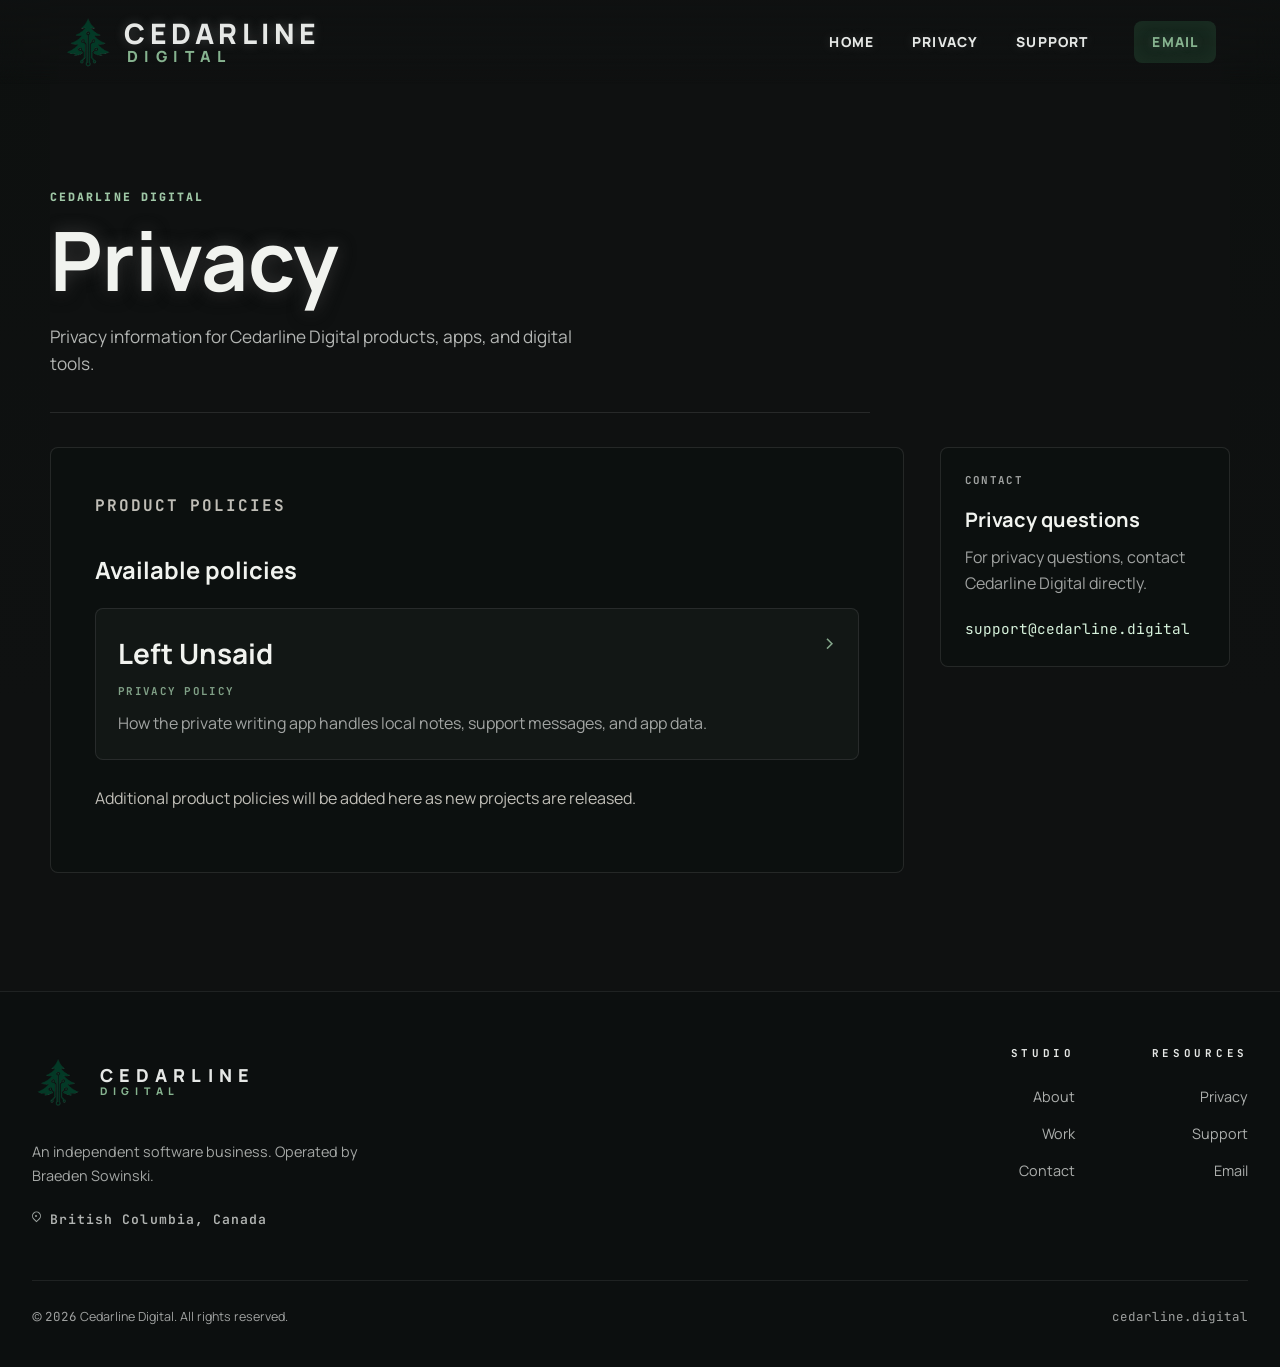
==== commit 1bdd505a: "update styling" ====
--- a/privacy/index.html
+++ b/privacy/index.html
@@ -51,31 +51,38 @@
       </nav>
     </header>
 
-    <main class="content-main">
-      <article class="content-shell">
+    <main class="content-main hub-main">
+      <section class="content-hero" aria-labelledby="privacy-title">
         <p class="eyebrow">Cedarline Digital</p>
-        <h1>Privacy</h1>
-        <p class="lead">
-          Cedarline Digital builds independent software, apps, and digital tools.
+        <h1 id="privacy-title">Privacy</h1>
+        <p>
+          Privacy information for Cedarline Digital products, apps, and digital tools.
         </p>
-        <p>
-          Each product may handle data differently depending on what it does. Product-specific privacy policies are listed below.
-        </p>
+      </section>
 
-        <section aria-labelledby="product-policies-title">
-          <h2 id="product-policies-title">Product Policies</h2>
-          <ul class="link-list">
-            <li><a href="/privacy/left-unsaid">Left Unsaid Privacy Policy</a></li>
-          </ul>
-          <p>Additional product policies will be added here as new projects are released.</p>
-        </section>
+      <div class="content-layout">
+        <article class="content-shell hub-shell">
+          <section aria-labelledby="product-policies-title">
+            <p class="section-label">Product policies</p>
+            <h2 id="product-policies-title">Available policies</h2>
+            <div class="document-links">
+              <a href="/privacy/left-unsaid">
+                <span>Privacy Policy</span>
+                <strong>Left Unsaid</strong>
+                <p>How the private writing app handles local notes, support messages, and app data.</p>
+              </a>
+            </div>
+            <p>Additional product policies will be added here as new projects are released.</p>
+          </section>
+        </article>
 
-        <section aria-labelledby="contact-title">
-          <h2 id="contact-title">Contact</h2>
-          <p>For privacy questions, contact Cedarline Digital at:</p>
-          <p>Email: <a href="mailto:support@cedarline.digital">support@cedarline.digital</a></p>
-        </section>
-      </article>
+        <aside class="content-aside" aria-labelledby="privacy-contact-title">
+          <p class="section-label">Contact</p>
+          <h2 id="privacy-contact-title">Privacy questions</h2>
+          <p>For privacy questions, contact Cedarline Digital directly.</p>
+          <a class="aside-link" href="mailto:support@cedarline.digital">support@cedarline.digital</a>
+        </aside>
+      </div>
     </main>
 
     <footer class="site-footer">
--- a/styles.css
+++ b/styles.css
@@ -2905,3 +2905,1203 @@
         gap: 4px;
     }
 }
+
+/* Below-hero redesign: quieter, more editorial, less decorative. */
+body {
+  background: #0f1111;
+}
+
+body::before,
+body::after,
+main::before,
+.about-section::after,
+#work::before,
+.brand-section::before,
+.contact-panel::after {
+  display: none;
+}
+
+main {
+  overflow: visible;
+  background:
+    linear-gradient(180deg, rgba(15, 17, 17, 0) 0, #0f1111 8rem),
+    #0f1111;
+}
+
+.section {
+  width: min(100% - 40px, 1180px);
+  padding: clamp(76px, 10vw, 128px) 0;
+}
+
+.section-heading {
+  max-width: 680px;
+  margin-bottom: 36px;
+}
+
+.section-heading.centered {
+  text-align: left;
+}
+
+.eyebrow {
+  color: #9fc7a6;
+  font-family: "JetBrains Mono", ui-monospace, SFMono-Regular, Menlo, Consolas, monospace;
+  font-size: 0.72rem;
+  letter-spacing: 0.18em;
+}
+
+.section h2 {
+  color: #f1f3ef;
+  font-size: clamp(2rem, 3.1vw, 3.35rem);
+  letter-spacing: 0;
+}
+
+.content-band {
+  border-top: 1px solid rgba(255, 255, 255, 0.08);
+}
+
+.about-section {
+  display: grid;
+  grid-template-columns: minmax(0, 0.86fr) minmax(0, 1.14fr);
+  gap: clamp(34px, 6vw, 82px);
+  align-items: start;
+  padding-top: clamp(86px, 10vw, 132px);
+}
+
+.about-section .section-heading {
+  position: sticky;
+  top: 108px;
+  margin-bottom: 0;
+}
+
+.about-grid {
+  display: grid;
+  grid-template-columns: 1fr;
+  gap: 22px;
+}
+
+.section-copy {
+  max-width: none;
+  padding: 0 0 0 28px;
+  border-left: 2px solid rgba(159, 199, 166, 0.36);
+  background: transparent;
+}
+
+.section-copy p {
+  color: rgba(230, 232, 230, 0.76);
+  font-size: clamp(1rem, 1.45vw, 1.16rem);
+}
+
+.studio-panel {
+  max-width: none;
+  padding: 0;
+  border: 1px solid rgba(255, 255, 255, 0.09);
+  border-radius: 8px;
+  background: rgba(23, 28, 26, 0.72);
+  box-shadow: none;
+}
+
+.panel-label {
+  margin: 0;
+  padding: 18px 20px;
+  border-bottom: 1px solid rgba(255, 255, 255, 0.08);
+  color: rgba(230, 232, 230, 0.92);
+  font-family: "JetBrains Mono", ui-monospace, SFMono-Regular, Menlo, Consolas, monospace;
+  font-size: 0.72rem;
+  font-weight: 700;
+  letter-spacing: 0.14em;
+  text-transform: uppercase;
+}
+
+.studio-panel dl {
+  margin: 0;
+}
+
+.studio-panel div {
+  grid-template-columns: 118px minmax(0, 1fr);
+  gap: 22px;
+  padding: 18px 20px;
+  border-bottom: 1px solid rgba(255, 255, 255, 0.07);
+}
+
+.studio-panel div:last-child {
+  border-bottom: 0;
+}
+
+.studio-panel dt {
+  color: rgba(159, 199, 166, 0.86);
+  font-family: "JetBrains Mono", ui-monospace, SFMono-Regular, Menlo, Consolas, monospace;
+  font-size: 0.68rem;
+  letter-spacing: 0.1em;
+}
+
+.studio-panel dd {
+  color: rgba(241, 243, 239, 0.9);
+  font-weight: 650;
+}
+
+#work {
+  display: grid;
+  grid-template-columns: minmax(0, 0.72fr) minmax(0, 1fr);
+  gap: clamp(34px, 6vw, 86px);
+  align-items: start;
+  padding-top: clamp(74px, 9vw, 116px);
+  padding-bottom: clamp(74px, 9vw, 116px);
+  border-top: 1px solid rgba(255, 255, 255, 0.08);
+}
+
+#work .section-heading {
+  display: block;
+  max-width: 520px;
+  margin-bottom: 0;
+}
+
+#work .section-heading h2 {
+  max-width: none;
+  margin-bottom: 0;
+}
+
+.work-intro {
+  grid-column: 2;
+  margin-bottom: 22px;
+  color: rgba(230, 232, 230, 0.72);
+  font-size: 1.02rem;
+}
+
+.work-intro p {
+  max-width: 620px;
+  margin: 0;
+}
+
+#work .work-list {
+  grid-column: 2;
+  display: grid;
+  grid-template-columns: 1fr;
+  gap: 0;
+  border-top: 1px solid rgba(255, 255, 255, 0.1);
+}
+
+#work .service-card {
+  display: grid;
+  grid-template-columns: 64px minmax(180px, 0.4fr) minmax(0, 1fr);
+  gap: 24px;
+  align-items: start;
+  min-height: auto;
+  padding: 24px 0;
+  border: 0;
+  border-bottom: 1px solid rgba(255, 255, 255, 0.1);
+  border-radius: 0;
+  background: transparent;
+  box-shadow: none;
+  transition: border-color 160ms ease;
+}
+
+#work .service-card:hover,
+#work .service-card:nth-child(even),
+#work .service-card:nth-child(even):hover {
+  transform: none;
+  background: transparent;
+  box-shadow: none;
+}
+
+#work .service-card:hover {
+  border-color: rgba(159, 199, 166, 0.34);
+}
+
+#work .service-card::after {
+  display: none;
+}
+
+.work-index {
+  color: rgba(159, 199, 166, 0.8);
+  font-family: "JetBrains Mono", ui-monospace, SFMono-Regular, Menlo, Consolas, monospace;
+  font-size: 0.78rem;
+  font-weight: 700;
+  letter-spacing: 0.12em;
+}
+
+#work .service-card h3 {
+  margin: 0;
+  color: #f1f3ef;
+  font-size: 1.08rem;
+}
+
+#work .service-card p {
+  max-width: 600px;
+  margin: 0;
+  color: rgba(230, 232, 230, 0.68);
+}
+
+.brand-section {
+  display: grid;
+  grid-template-columns: minmax(0, 0.7fr) minmax(0, 1fr);
+  gap: clamp(34px, 6vw, 82px);
+  align-items: start;
+  width: min(100% - 40px, 1180px);
+  padding: clamp(68px, 8vw, 104px) 0;
+  border-right: 0;
+  border-bottom: 0;
+  border-left: 0;
+  border-radius: 0;
+  background: transparent;
+  box-shadow: none;
+}
+
+.brand-section .section-heading {
+  margin: 0;
+}
+
+.brand-section .section-heading h2 {
+  font-size: clamp(2rem, 3.1vw, 3.35rem);
+}
+
+.principle-list {
+  display: grid;
+  grid-template-columns: 1fr 1fr;
+  gap: 12px;
+}
+
+.principle-list article,
+.principle-list article:nth-child(2),
+.principle-list article:nth-child(4) {
+  min-height: 170px;
+  margin-top: 0;
+  padding: 22px;
+  border: 1px solid rgba(255, 255, 255, 0.09);
+  border-radius: 8px;
+  background: rgba(23, 28, 26, 0.58);
+  box-shadow: none;
+  backdrop-filter: none;
+}
+
+.principle-list article:hover {
+  transform: none;
+  border-color: rgba(159, 199, 166, 0.28);
+  background: rgba(31, 41, 36, 0.68);
+  box-shadow: none;
+}
+
+.principle-list h3 {
+  color: #f1f3ef;
+}
+
+.principle-list p {
+  color: rgba(230, 232, 230, 0.68);
+}
+
+.contact-section {
+  padding-top: clamp(34px, 5vw, 70px);
+}
+
+.contact-panel {
+  display: grid;
+  grid-template-columns: minmax(0, 1fr) minmax(280px, auto);
+  gap: clamp(30px, 6vw, 76px);
+  align-items: center;
+  overflow: visible;
+  padding: clamp(30px, 5vw, 54px);
+  border: 1px solid rgba(255, 255, 255, 0.1);
+  border-radius: 8px;
+  background: #151a18;
+  box-shadow: none;
+}
+
+.contact-copy h2 {
+  max-width: 660px;
+  font-size: clamp(2rem, 3.1vw, 3.35rem);
+}
+
+.contact-copy p,
+.contact-panel .contact-note {
+  color: rgba(230, 232, 230, 0.7);
+}
+
+.contact-action {
+  justify-self: end;
+  padding-top: 0;
+}
+
+.contact-link {
+  min-height: 54px;
+  border-color: rgba(159, 199, 166, 0.26);
+  background: rgba(15, 17, 17, 0.5);
+}
+
+.contact-note {
+  grid-column: 1 / -1;
+  margin: 0;
+  padding-top: 22px;
+  border-top: 1px solid rgba(255, 255, 255, 0.08);
+}
+
+@media (max-width: 920px) {
+  .about-section,
+  #work,
+  .brand-section,
+  .contact-panel {
+    grid-template-columns: 1fr;
+  }
+
+  .about-section .section-heading {
+    position: static;
+  }
+
+  .work-intro,
+  #work .work-list {
+    grid-column: auto;
+  }
+
+  #work .service-card {
+    grid-template-columns: 54px minmax(0, 1fr);
+  }
+
+  #work .service-card p {
+    grid-column: 2;
+  }
+
+  .contact-action {
+    justify-self: start;
+  }
+}
+
+@media (max-width: 760px) {
+  .section,
+  .brand-section {
+    width: min(100% - 24px, 1180px);
+  }
+
+  .section-copy {
+    padding-left: 18px;
+  }
+
+  .studio-panel div {
+    grid-template-columns: 1fr;
+    gap: 5px;
+  }
+
+  #work .service-card,
+  .principle-list {
+    grid-template-columns: 1fr;
+  }
+
+  #work .service-card p {
+    grid-column: auto;
+  }
+
+  .contact-panel {
+    padding: 26px 18px;
+  }
+}
+
+/* Third-pass layout: more business polish without novelty decoration. */
+main {
+  background:
+    linear-gradient(180deg, rgba(15, 17, 17, 0) 0, #0f1111 7rem),
+    linear-gradient(90deg, rgba(255, 255, 255, 0.025) 1px, transparent 1px) center top / min(18vw, 220px) 100%,
+    #0f1111;
+}
+
+.section-heading p:not(.eyebrow) {
+  max-width: 620px;
+  margin: 18px 0 0;
+  color: rgba(230, 232, 230, 0.7);
+  font-size: clamp(1rem, 1.35vw, 1.12rem);
+}
+
+.about-section {
+  grid-template-columns: minmax(0, 0.78fr) minmax(0, 1.22fr);
+}
+
+.operations-preview {
+  overflow: hidden;
+  border: 1px solid rgba(255, 255, 255, 0.11);
+  border-radius: 8px;
+  background:
+    linear-gradient(135deg, rgba(31, 41, 36, 0.94), rgba(15, 17, 17, 0.74)),
+    #171c1a;
+  box-shadow: 0 24px 68px rgba(0, 0, 0, 0.22);
+}
+
+.preview-header {
+  display: flex;
+  align-items: center;
+  justify-content: space-between;
+  min-height: 58px;
+  padding: 0 20px;
+  border-bottom: 1px solid rgba(255, 255, 255, 0.09);
+  color: rgba(230, 232, 230, 0.78);
+  font-family: "JetBrains Mono", ui-monospace, SFMono-Regular, Menlo, Consolas, monospace;
+  font-size: 0.72rem;
+  font-weight: 700;
+  letter-spacing: 0.12em;
+  text-transform: uppercase;
+}
+
+.preview-header strong {
+  color: #d7f2dc;
+  font-size: 0.78rem;
+}
+
+.preview-grid {
+  display: grid;
+  grid-template-columns: repeat(3, minmax(0, 1fr));
+}
+
+.preview-grid article {
+  min-height: 188px;
+  padding: 22px;
+  border-right: 1px solid rgba(255, 255, 255, 0.08);
+}
+
+.preview-grid article:last-child {
+  border-right: 0;
+}
+
+.preview-grid span,
+.principle-list span,
+.service-type {
+  color: rgba(159, 199, 166, 0.78);
+  font-family: "JetBrains Mono", ui-monospace, SFMono-Regular, Menlo, Consolas, monospace;
+  font-size: 0.68rem;
+  font-weight: 700;
+  letter-spacing: 0.12em;
+  text-transform: uppercase;
+}
+
+.preview-grid h3 {
+  margin: 34px 0 10px;
+  color: #f1f3ef;
+  font-size: 1.28rem;
+}
+
+.preview-grid p {
+  margin: 0;
+  color: rgba(230, 232, 230, 0.68);
+  font-size: 0.96rem;
+}
+
+.studio-panel {
+  background: rgba(13, 16, 15, 0.72);
+}
+
+#work {
+  grid-template-columns: minmax(260px, 0.38fr) minmax(0, 1fr);
+}
+
+#work .work-list {
+  gap: 16px;
+  border-top: 0;
+}
+
+#work .service-card {
+  grid-template-columns: minmax(120px, 0.24fr) minmax(210px, 0.34fr) minmax(0, 1fr);
+  gap: 24px;
+  min-height: 158px;
+  padding: 24px;
+  border: 1px solid rgba(255, 255, 255, 0.09);
+  border-radius: 8px;
+  background: rgba(23, 28, 26, 0.5);
+}
+
+#work .service-card:nth-child(2),
+#work .service-card:nth-child(4) {
+  margin-left: clamp(0px, 4vw, 54px);
+}
+
+#work .service-card:hover {
+  border-color: rgba(159, 199, 166, 0.36);
+  background: rgba(31, 41, 36, 0.66);
+}
+
+.work-index {
+  display: block;
+  margin-bottom: 12px;
+}
+
+.service-type {
+  margin: 0;
+}
+
+#work .service-card h3 {
+  font-size: clamp(1.25rem, 1.8vw, 1.7rem);
+  line-height: 1.12;
+}
+
+#work .service-card p:not(.service-type) {
+  align-self: start;
+  color: rgba(230, 232, 230, 0.72);
+  font-size: 1rem;
+}
+
+.brand-section {
+  grid-template-columns: minmax(280px, 0.42fr) minmax(0, 1fr);
+}
+
+.principle-list {
+  gap: 14px;
+}
+
+.principle-list article,
+.principle-list article:nth-child(2),
+.principle-list article:nth-child(4) {
+  display: flex;
+  flex-direction: column;
+  min-height: 224px;
+  padding: 24px;
+}
+
+.principle-list article:nth-child(1),
+.principle-list article:nth-child(4) {
+  background: rgba(31, 41, 36, 0.72);
+}
+
+.principle-list h3 {
+  margin-top: auto;
+  font-size: 1.2rem;
+}
+
+.principle-list p {
+  margin-top: 2px;
+}
+
+.contact-section {
+  padding-bottom: clamp(78px, 10vw, 132px);
+}
+
+.contact-panel {
+  position: relative;
+  overflow: hidden;
+  background:
+    linear-gradient(135deg, rgba(31, 41, 36, 0.92), rgba(13, 16, 15, 0.96)),
+    #151a18;
+}
+
+.contact-panel::before {
+  position: absolute;
+  top: 0;
+  right: 0;
+  bottom: 0;
+  width: min(34%, 340px);
+  background: rgba(159, 199, 166, 0.06);
+  content: "";
+}
+
+.contact-copy,
+.contact-action,
+.contact-note {
+  position: relative;
+  z-index: 1;
+}
+
+.contact-copy h2 {
+  margin-bottom: 16px;
+}
+
+@media (max-width: 1040px) {
+  .preview-grid {
+    grid-template-columns: 1fr;
+  }
+
+  .preview-grid article {
+    min-height: auto;
+    border-right: 0;
+    border-bottom: 1px solid rgba(255, 255, 255, 0.08);
+  }
+
+  .preview-grid article:last-child {
+    border-bottom: 0;
+  }
+
+  .preview-grid h3 {
+    margin-top: 22px;
+  }
+
+  #work .service-card,
+  #work .service-card:nth-child(2),
+  #work .service-card:nth-child(4) {
+    margin-left: 0;
+  }
+}
+
+@media (max-width: 920px) {
+  .about-section,
+  #work,
+  .brand-section {
+    grid-template-columns: 1fr;
+  }
+
+  #work .service-card {
+    grid-template-columns: minmax(86px, 0.22fr) minmax(0, 1fr);
+  }
+
+  #work .service-card p:not(.service-type) {
+    grid-column: 2;
+  }
+}
+
+@media (max-width: 760px) {
+  main {
+    background: #0f1111;
+  }
+
+  .operations-preview,
+  #work .service-card,
+  .principle-list article,
+  .contact-panel {
+    border-radius: 8px;
+  }
+
+  #work .service-card {
+    grid-template-columns: 1fr;
+    padding: 22px;
+  }
+
+  #work .service-card p:not(.service-type) {
+    grid-column: auto;
+  }
+
+  .principle-list article,
+  .principle-list article:nth-child(2),
+  .principle-list article:nth-child(4) {
+    min-height: 190px;
+  }
+
+  .contact-panel::before {
+    display: none;
+  }
+}
+
+/* Studio profile and background refinement. */
+body {
+  background:
+    linear-gradient(180deg, rgba(15, 17, 17, 0.18), #0f1111 820px),
+    linear-gradient(90deg, rgba(15, 17, 17, 0.94), rgba(15, 17, 17, 0.74) 48%, rgba(15, 17, 17, 0.92)),
+    url("assets/images/backdrop.jpg") center top / cover no-repeat fixed,
+    #0f1111;
+}
+
+main {
+  background:
+    linear-gradient(180deg, rgba(15, 17, 17, 0) 0, #0f1111 7rem),
+    linear-gradient(90deg, rgba(255, 255, 255, 0.024) 1px, transparent 1px) center top / min(18vw, 220px) 100%,
+    linear-gradient(180deg, transparent 0 34%, rgba(159, 199, 166, 0.035) 34% 34.12%, transparent 34.12%),
+    #0f1111;
+}
+
+.studio-panel {
+  min-height: 310px;
+  background: rgba(13, 16, 15, 0.84);
+}
+
+.panel-label {
+  padding: 22px 28px;
+}
+
+.studio-panel div {
+  grid-template-columns: minmax(112px, 0.22fr) minmax(0, 1fr);
+  min-height: 72px;
+  padding: 20px 28px;
+}
+
+.studio-panel dd {
+  font-size: clamp(1rem, 1.5vw, 1.14rem);
+  line-height: 1.45;
+}
+
+.about-grid {
+  gap: 24px;
+}
+
+.operations-preview {
+  min-height: 250px;
+}
+
+@media (max-width: 760px) {
+  body,
+  main {
+    background: #0f1111;
+  }
+
+  .panel-label,
+  .studio-panel div {
+    padding-right: 20px;
+    padding-left: 20px;
+  }
+
+  .studio-panel {
+    min-height: auto;
+  }
+}
+
+/* Alternative background and resource page system. */
+body {
+  background:
+    linear-gradient(180deg, rgba(15, 17, 17, 0.42), #0f1111 760px),
+    linear-gradient(120deg, rgba(159, 199, 166, 0.075) 0 1px, transparent 1px 120px),
+    linear-gradient(90deg, rgba(255, 255, 255, 0.022) 1px, transparent 1px) center top / min(18vw, 220px) 100%,
+    #0f1111;
+}
+
+body::before {
+  display: block;
+  z-index: -3;
+  background:
+    linear-gradient(135deg, transparent 0 34%, rgba(159, 199, 166, 0.055) 34% 34.12%, transparent 34.12%),
+    linear-gradient(28deg, transparent 0 72%, rgba(79, 138, 107, 0.045) 72% 72.12%, transparent 72.12%);
+  opacity: 0.78;
+}
+
+body::after {
+  display: block;
+  z-index: -3;
+  background:
+    linear-gradient(180deg, rgba(15, 17, 17, 0), rgba(15, 17, 17, 0.84)),
+    linear-gradient(90deg, transparent 0 12%, rgba(31, 41, 36, 0.18) 12% 12.08%, transparent 12.08% 100%);
+  opacity: 1;
+}
+
+main,
+.content-page {
+  background:
+    linear-gradient(180deg, rgba(15, 17, 17, 0) 0, #0f1111 7rem),
+    linear-gradient(90deg, rgba(255, 255, 255, 0.024) 1px, transparent 1px) center top / min(18vw, 220px) 100%,
+    #0f1111;
+}
+
+.content-page main {
+  background: transparent;
+}
+
+.content-main {
+  width: min(100% - 40px, 1180px);
+  padding: 142px 0 74px;
+}
+
+.hub-main {
+  display: grid;
+  gap: 34px;
+}
+
+.content-hero {
+  display: grid;
+  grid-template-columns: minmax(0, 0.64fr) minmax(280px, 0.36fr);
+  gap: clamp(30px, 6vw, 78px);
+  align-items: end;
+  padding-bottom: 30px;
+  border-bottom: 1px solid rgba(255, 255, 255, 0.1);
+}
+
+.content-hero h1 {
+  max-width: 760px;
+  margin-bottom: 0;
+  color: #f1f3ef;
+  font-size: clamp(2.6rem, 6vw, 5.2rem);
+  font-weight: 700;
+  letter-spacing: 0;
+  text-transform: none;
+}
+
+.content-hero p:not(.eyebrow) {
+  max-width: 430px;
+  margin: 0;
+  color: rgba(230, 232, 230, 0.72);
+  font-size: 1.08rem;
+}
+
+.content-layout {
+  display: grid;
+  grid-template-columns: minmax(0, 1fr) minmax(280px, 0.34fr);
+  gap: clamp(20px, 4vw, 36px);
+  align-items: start;
+}
+
+.content-shell {
+  border: 1px solid rgba(255, 255, 255, 0.1);
+  background: rgba(13, 16, 15, 0.76);
+  box-shadow: none;
+}
+
+.hub-shell {
+  min-height: 360px;
+}
+
+.content-shell h2 {
+  color: #f1f3ef;
+}
+
+.section-label {
+  margin: 0 0 14px;
+  color: rgba(159, 199, 166, 0.78);
+  font-family: "JetBrains Mono", ui-monospace, SFMono-Regular, Menlo, Consolas, monospace;
+  font-size: 0.68rem;
+  font-weight: 700;
+  letter-spacing: 0.12em;
+  text-transform: uppercase;
+}
+
+.document-links {
+  display: grid;
+  gap: 12px;
+  margin: 24px 0;
+}
+
+.document-links a {
+  position: relative;
+  display: grid;
+  gap: 8px;
+  padding: 22px 58px 22px 22px;
+  border: 1px solid rgba(255, 255, 255, 0.09);
+  border-radius: 8px;
+  background: rgba(23, 28, 26, 0.62);
+  text-decoration: none;
+}
+
+.document-links a::after {
+  position: absolute;
+  top: 22px;
+  right: 22px;
+  color: rgba(159, 199, 166, 0.82);
+  content: "›";
+  font-size: 1.45rem;
+  line-height: 1;
+}
+
+.document-links a:hover,
+.document-links a:focus-visible {
+  border-color: rgba(159, 199, 166, 0.3);
+  background: rgba(31, 41, 36, 0.68);
+  outline: none;
+}
+
+.document-links span {
+  color: rgba(159, 199, 166, 0.78);
+  font-family: "JetBrains Mono", ui-monospace, SFMono-Regular, Menlo, Consolas, monospace;
+  font-size: 0.68rem;
+  font-weight: 700;
+  letter-spacing: 0.12em;
+  text-transform: uppercase;
+}
+
+.document-links strong {
+  color: #f1f3ef;
+  font-size: 1.22rem;
+}
+
+.document-links p {
+  max-width: 620px;
+  margin: 0;
+  color: rgba(230, 232, 230, 0.68);
+}
+
+.content-aside {
+  position: sticky;
+  top: 106px;
+  padding: 24px;
+  border: 1px solid rgba(255, 255, 255, 0.1);
+  border-radius: 8px;
+  background: rgba(23, 28, 26, 0.72);
+}
+
+.content-aside h2 {
+  margin: 0 0 14px;
+  color: #f1f3ef;
+  font-size: 1.25rem;
+}
+
+.content-aside p {
+  margin: 0 0 20px;
+  color: rgba(230, 232, 230, 0.68);
+}
+
+.aside-link {
+  display: inline-flex;
+  max-width: 100%;
+  color: #d7f2dc;
+  font-family: "JetBrains Mono", ui-monospace, SFMono-Regular, Menlo, Consolas, monospace;
+  font-size: clamp(0.78rem, 1.3vw, 0.9rem);
+  overflow-wrap: anywhere;
+}
+
+.document-main {
+  width: min(100% - 40px, 980px);
+}
+
+.document-shell {
+  padding: clamp(28px, 5vw, 56px);
+}
+
+.document-shell h1 {
+  max-width: 780px;
+  margin-bottom: 26px;
+  color: #f1f3ef;
+  font-size: clamp(2.3rem, 5vw, 4.4rem);
+  font-weight: 700;
+  letter-spacing: 0;
+  text-transform: none;
+}
+
+.document-shell .lead {
+  max-width: 760px;
+  margin-bottom: 32px;
+  color: rgba(241, 243, 239, 0.86);
+}
+
+.document-shell section {
+  padding-top: 26px;
+  margin-top: 26px;
+  border-top: 1px solid rgba(255, 255, 255, 0.08);
+}
+
+.document-shell section:first-of-type {
+  margin-top: 0;
+}
+
+.document-shell h2 {
+  margin-top: 0;
+}
+
+.document-meta {
+  margin-bottom: 34px;
+  border-color: rgba(255, 255, 255, 0.1);
+}
+
+.breadcrumb,
+.related-links {
+  font-family: "JetBrains Mono", ui-monospace, SFMono-Regular, Menlo, Consolas, monospace;
+  font-size: 0.78rem;
+}
+
+.related-links {
+  align-items: stretch;
+}
+
+.related-links a {
+  display: inline-flex;
+  align-items: center;
+  min-height: 40px;
+  padding: 0 12px;
+  border: 1px solid rgba(255, 255, 255, 0.09);
+  border-radius: 8px;
+  text-decoration: none;
+}
+
+@media (max-width: 920px) {
+  .content-hero,
+  .content-layout {
+    grid-template-columns: 1fr;
+  }
+
+  .content-aside {
+    position: static;
+  }
+}
+
+@media (max-width: 760px) {
+  body,
+  body::before,
+  body::after,
+  main,
+  .content-page {
+    background: #0f1111;
+  }
+
+  .content-main,
+  .document-main {
+    width: min(100% - 24px, 1180px);
+    padding-top: 112px;
+  }
+
+  .content-hero {
+    gap: 18px;
+  }
+
+  .document-links a {
+    padding-right: 22px;
+  }
+
+  .document-links a::after {
+    display: none;
+  }
+}
+
+/* Structured background option: texture and contour, no glow. */
+body {
+  background:
+    linear-gradient(180deg, #0d100f 0, #0f1111 48rem),
+    repeating-linear-gradient(90deg, rgba(255, 255, 255, 0.018) 0 1px, transparent 1px 14rem),
+    #0f1111;
+}
+
+body::before,
+body::after {
+  display: none;
+}
+
+main {
+  position: relative;
+  isolation: isolate;
+  overflow: hidden;
+  background:
+    linear-gradient(180deg, rgba(15, 17, 17, 0) 0, #0f1111 7rem),
+    #0f1111;
+}
+
+main::before {
+  position: absolute;
+  top: 100vh;
+  right: 0;
+  bottom: 0;
+  left: 0;
+  z-index: -1;
+  display: block;
+  pointer-events: none;
+  content: "";
+  background:
+    linear-gradient(90deg, rgba(255, 255, 255, 0.025) 1px, transparent 1px) center top / min(18vw, 220px) 100%,
+    repeating-linear-gradient(135deg, transparent 0 46px, rgba(159, 199, 166, 0.035) 46px 47px, transparent 47px 132px),
+    repeating-radial-gradient(ellipse at 82% 18%, transparent 0 44px, rgba(159, 199, 166, 0.05) 45px 46px, transparent 47px 94px),
+    repeating-radial-gradient(ellipse at 12% 76%, transparent 0 54px, rgba(255, 255, 255, 0.035) 55px 56px, transparent 57px 116px),
+    linear-gradient(180deg, #0f1111 0, #121815 42%, #0f1111 100%);
+}
+
+.hero,
+.section,
+.site-footer {
+  position: relative;
+  z-index: 1;
+}
+
+.content-page {
+  background:
+    repeating-linear-gradient(90deg, rgba(255, 255, 255, 0.02) 0 1px, transparent 1px 13rem),
+    repeating-linear-gradient(135deg, transparent 0 42px, rgba(159, 199, 166, 0.035) 42px 43px, transparent 43px 128px),
+    #0f1111;
+}
+
+.content-page main {
+  overflow: hidden;
+  background:
+    linear-gradient(180deg, rgba(13, 16, 15, 0.92), rgba(15, 17, 17, 0.98)),
+    #0f1111;
+}
+
+.content-page main::before {
+  top: 0;
+  background:
+    linear-gradient(90deg, rgba(255, 255, 255, 0.025) 1px, transparent 1px) center top / min(18vw, 220px) 100%,
+    repeating-radial-gradient(ellipse at 88% 10%, transparent 0 48px, rgba(159, 199, 166, 0.052) 49px 50px, transparent 51px 108px),
+    repeating-radial-gradient(ellipse at 8% 82%, transparent 0 58px, rgba(255, 255, 255, 0.035) 59px 60px, transparent 61px 128px),
+    linear-gradient(180deg, #101412 0, #0f1111 100%);
+}
+
+.content-shell,
+.content-aside,
+.studio-panel,
+.operations-preview,
+#work .service-card,
+.principle-list article,
+.contact-panel {
+  backdrop-filter: none;
+  background-color: rgba(13, 16, 15, 0.82);
+}
+
+@media (max-width: 760px) {
+  body,
+  main,
+  .content-page,
+  .content-page main {
+    background:
+      repeating-linear-gradient(135deg, transparent 0 44px, rgba(159, 199, 166, 0.028) 44px 45px, transparent 45px 124px),
+      #0f1111;
+  }
+
+  main::before,
+  .content-page main::before {
+    display: none;
+  }
+}
+
+/* Landing page background restraint; keep resource pages more textured. */
+body:not(.content-page) {
+  background:
+    linear-gradient(180deg, #0d100f 0, #0f1111 48rem),
+    #0f1111;
+}
+
+body:not(.content-page) main::before {
+  background:
+    linear-gradient(90deg, rgba(255, 255, 255, 0.018) 1px, transparent 1px) center top / min(22vw, 280px) 100%,
+    linear-gradient(180deg, #0f1111 0, #111613 44%, #0f1111 100%);
+}
+
+@media (max-width: 760px) {
+  body:not(.content-page),
+  body:not(.content-page) main {
+    background: #0f1111;
+  }
+}
+
+/* Resource page hero cleanup. */
+.content-page {
+  background:
+    linear-gradient(180deg, #0d100f 0, #0f1111 44rem),
+    repeating-linear-gradient(90deg, rgba(255, 255, 255, 0.018) 0 1px, transparent 1px 16rem),
+    #0f1111;
+}
+
+.content-page main {
+  background:
+    linear-gradient(180deg, rgba(15, 17, 17, 0.18) 0, rgba(15, 17, 17, 0.92) 22rem, #0f1111 100%),
+    #0f1111;
+}
+
+.content-page main::before {
+  background:
+    linear-gradient(90deg, rgba(255, 255, 255, 0.018) 1px, transparent 1px) center top / min(20vw, 260px) 100%,
+    linear-gradient(180deg, #101412 0, #0f1111 100%);
+}
+
+.content-hero {
+  display: block;
+  max-width: 820px;
+  padding: clamp(26px, 5vw, 46px) 0 34px;
+}
+
+.content-hero h1 {
+  margin-bottom: 22px;
+  font-size: clamp(3rem, 6.4vw, 5.4rem);
+  line-height: 0.98;
+}
+
+.content-hero p:not(.eyebrow) {
+  max-width: 560px;
+  color: rgba(230, 232, 230, 0.76);
+}
+
+.hub-main {
+  gap: 34px;
+}
+
+.document-links strong {
+  font-size: clamp(1.35rem, 2.2vw, 1.75rem);
+}
+
+.document-links span {
+  order: 2;
+}
+
+.document-links p {
+  order: 3;
+}
+
+@media (max-width: 760px) {
+  .content-page,
+  .content-page main {
+    background:
+      linear-gradient(180deg, #0d100f 0, #0f1111 26rem),
+      #0f1111;
+  }
+
+  .content-hero {
+    padding-top: 12px;
+  }
+}
